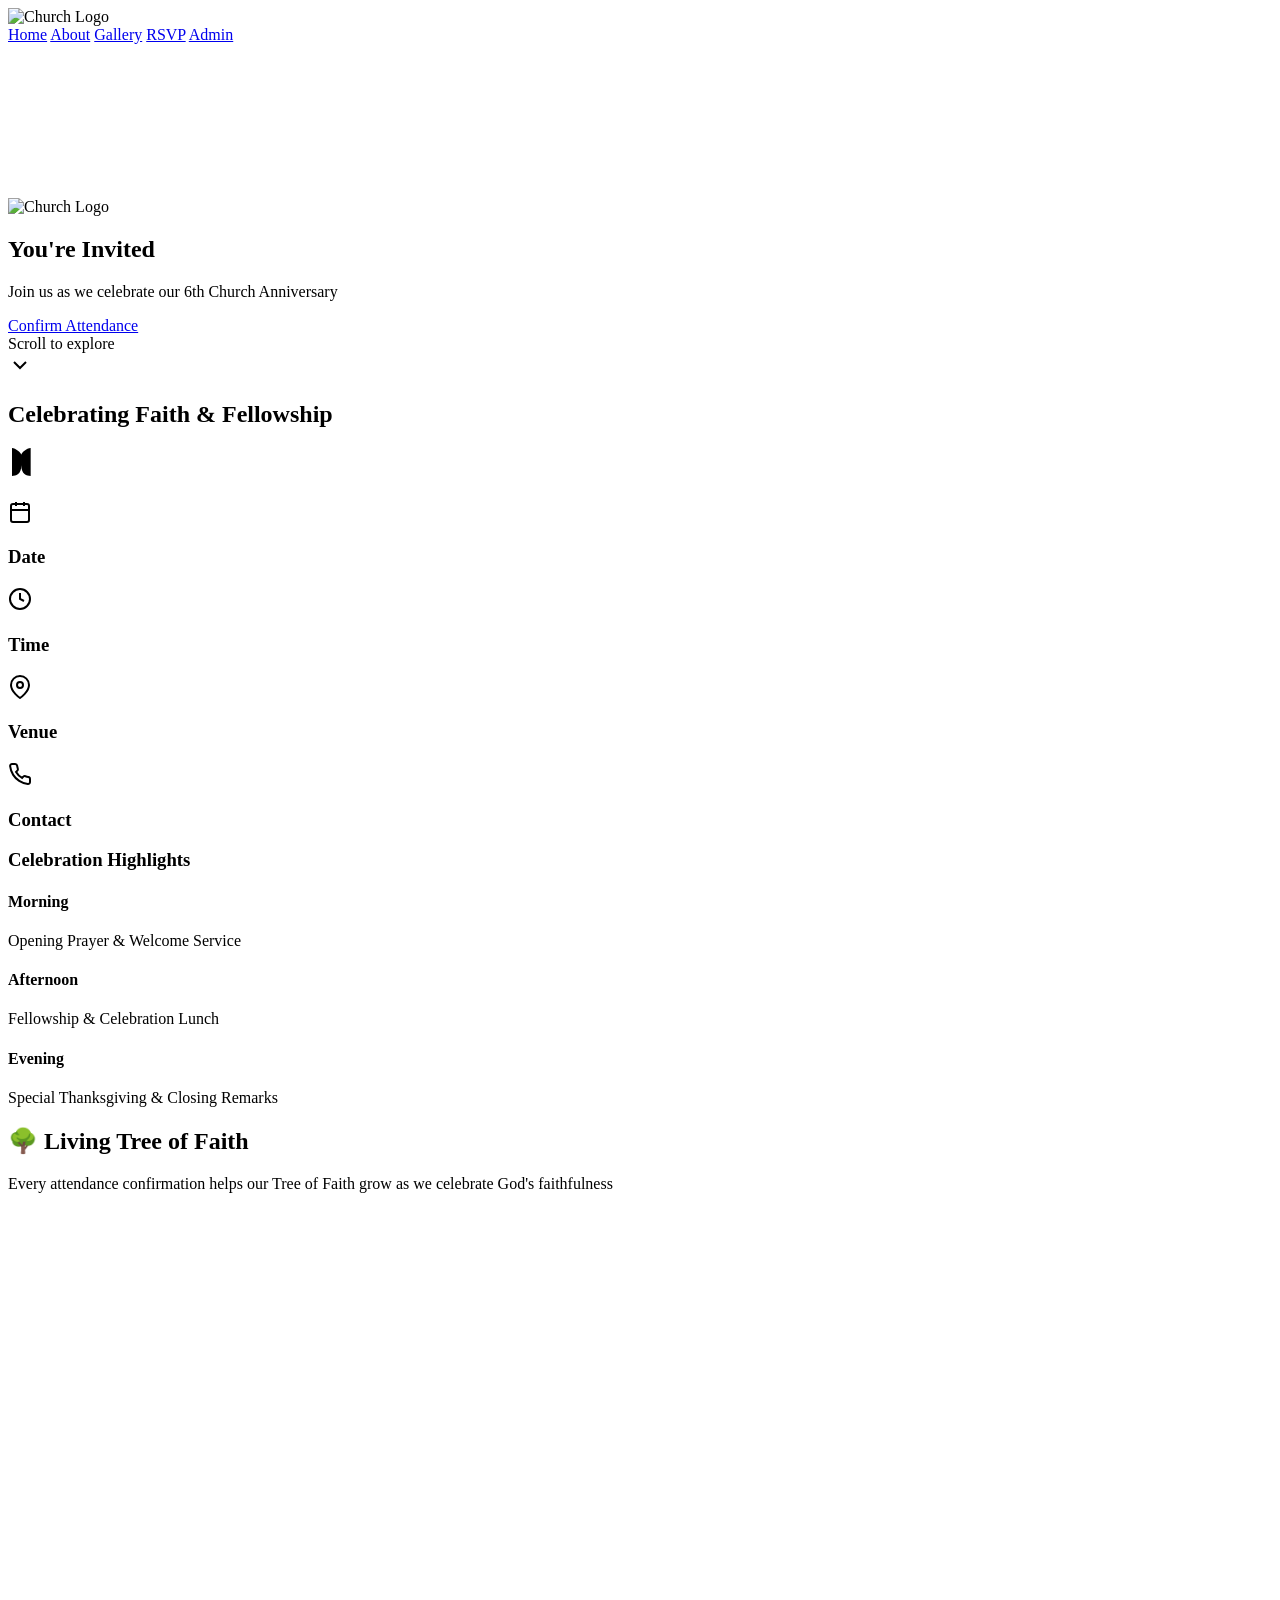
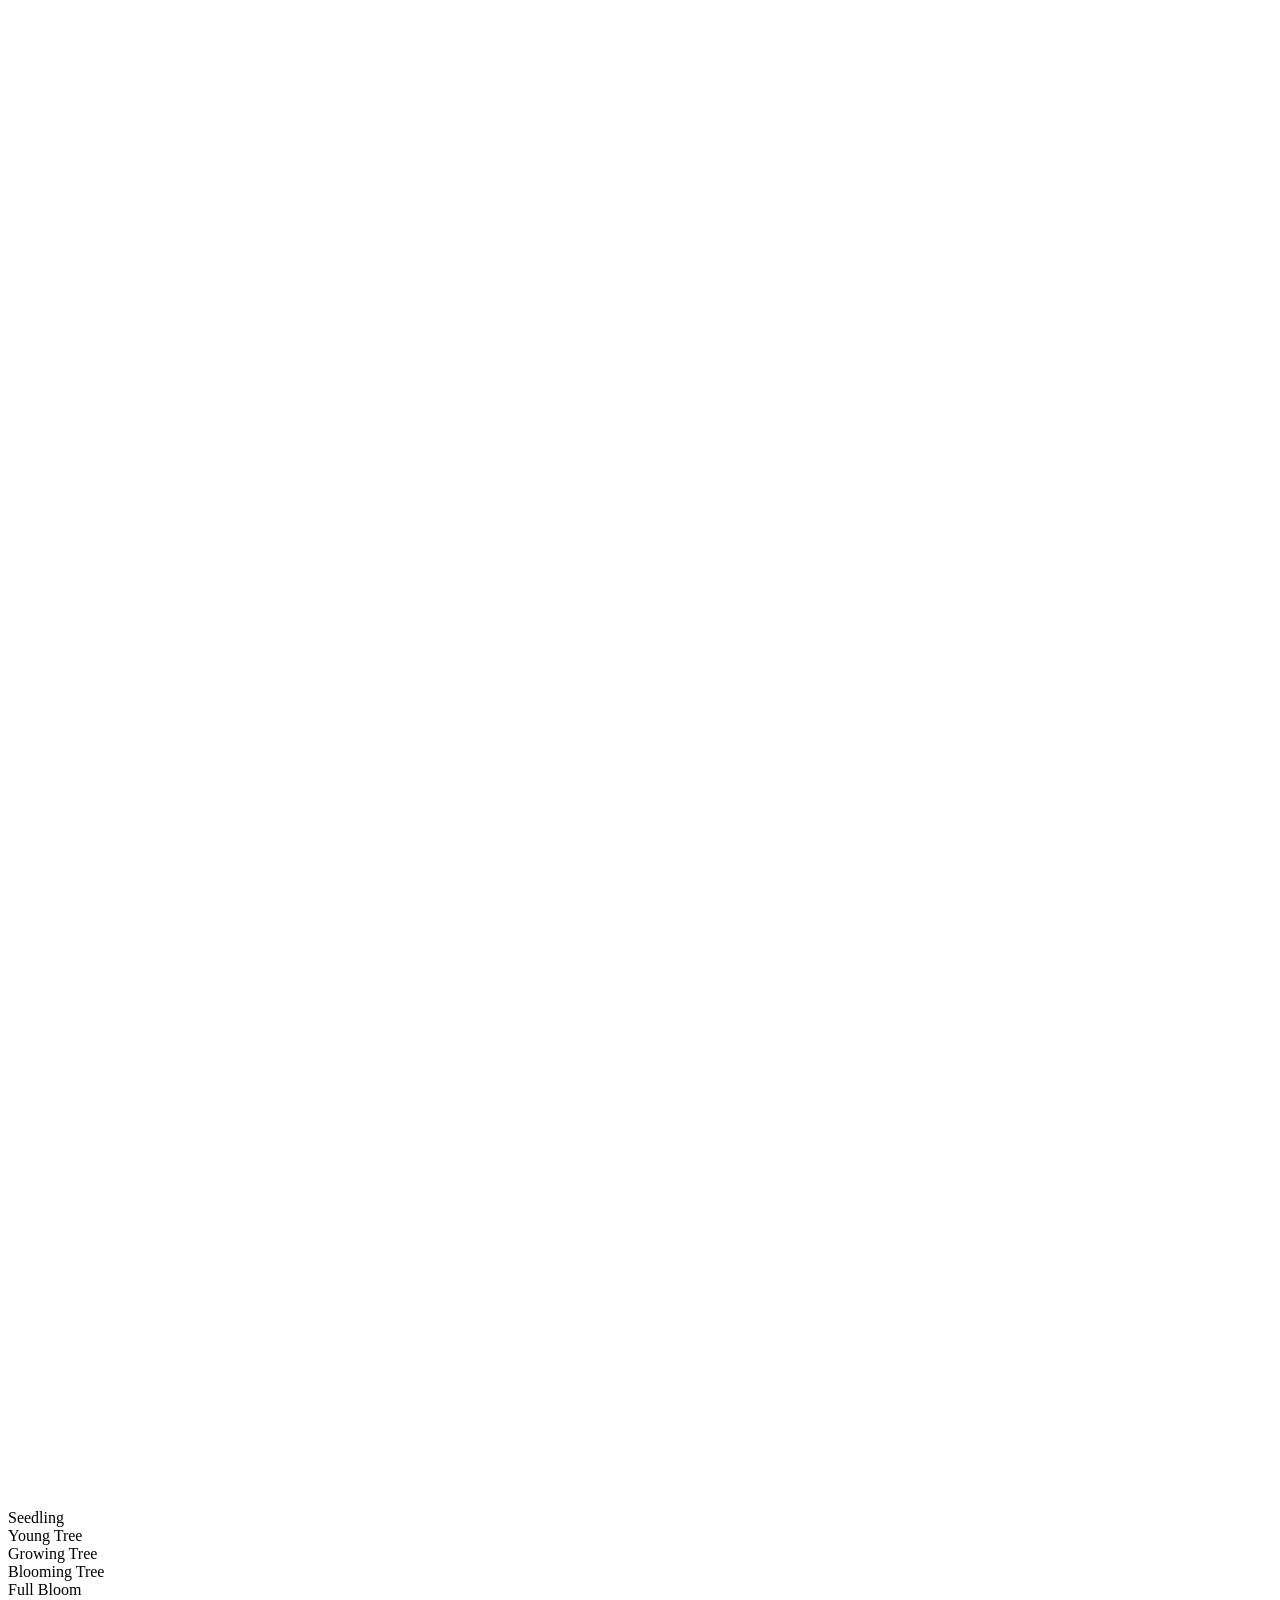
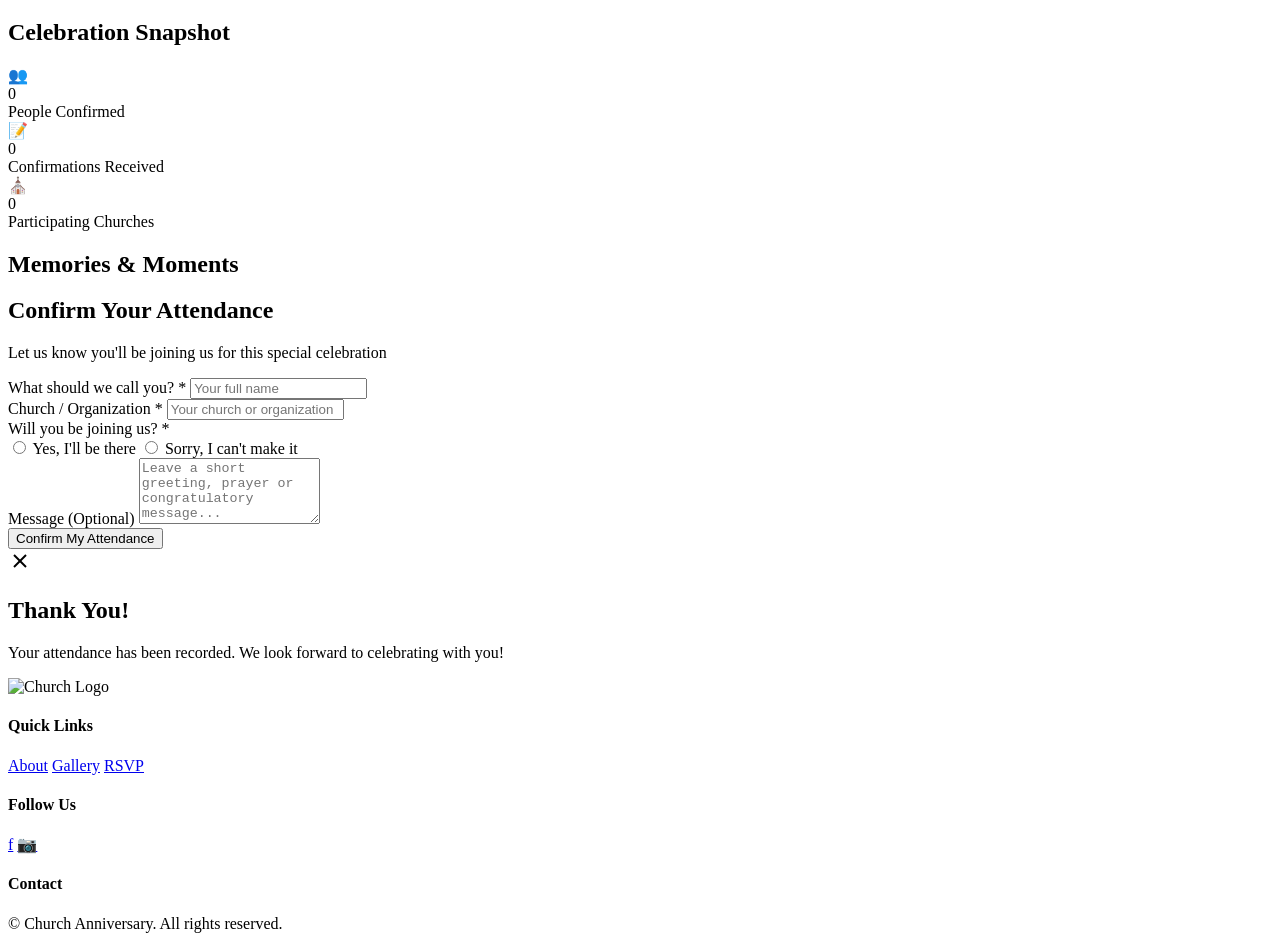
==== index.html @ 973fd2ac "Add files via upload" ====
<!DOCTYPE html>
<html lang="en">
<head>
    <meta charset="UTF-8">
    <meta name="viewport" content="width=device-width, initial-scale=1.0">
    <meta name="description" content="Join us as we celebrate our 6th Church Anniversary - A premium digital invitation and attendance confirmation experience.">
    <meta name="theme-color" content="#d4a652">
    
    <!-- Open Graph -->
    <meta property="og:title" content="6th Church Anniversary Celebration">
    <meta property="og:description" content="You're invited to celebrate our 6th Church Anniversary. Confirm your attendance and be part of our special day.">
    <meta property="og:type" content="website">
    <meta property="og:url" content="https://anniversary.church.com">
    <meta property="og:image" content="/assets/og-image.jpg">
    
    <!-- Fonts -->
    <link rel="preconnect" href="https://fonts.googleapis.com">
    <link rel="preconnect" href="https://fonts.gstatic.com" crossorigin>
    <link href="https://fonts.googleapis.com/css2?family=Playfair+Display:wght@400;500;600;700&family=Inter:wght@300;400;500;600;700&display=swap" rel="stylesheet">
    
    <!-- Styles -->
    <link rel="stylesheet" href="styles/main.css">
    
    <title>6th Church Anniversary - You're Invited</title>
</head>
<body>
    <!-- Navigation -->
    <nav class="navbar">
        <div class="container">
            <div class="navbar-content">
                <div class="logo">
                    <img src="/assets/logo/logo.png" alt="Church Logo" class="logo-img">
                </div>
                <div class="nav-links">
                    <a href="#hero" class="nav-link">Home</a>
                    <a href="#about" class="nav-link">About</a>
                    <a href="#gallery" class="nav-link">Gallery</a>
                    <a href="#confirmation" class="nav-link">RSVP</a>
                    <a href="/admin" class="nav-link nav-link-admin">Admin</a>
                </div>
            </div>
        </div>
    </nav>

    <!-- Hero Section -->
    <section id="hero" class="hero">
        <div class="hero-background">
            <canvas id="particleCanvas"></canvas>
        </div>
        <div class="hero-overlay"></div>
        <div class="container">
            <div class="hero-content">
                <div class="hero-logo fade-up" style="animation-delay: 0.1s">
                    <img src="/assets/logo/logo.png" alt="Church Logo" class="hero-logo-img">
                </div>
                <h1 class="hero-title fade-up" style="animation-delay: 0.2s">
                    You're Invited
                </h1>
                <p class="hero-subtitle fade-up" style="animation-delay: 0.3s">
                    Join us as we celebrate our 6th Church Anniversary
                </p>
                <div class="hero-cta fade-up" style="animation-delay: 0.4s">
                    <a href="#confirmation" class="btn btn-primary btn-lg">
                        Confirm Attendance
                    </a>
                </div>
                <div class="scroll-indicator fade-up" style="animation-delay: 0.5s">
                    <span>Scroll to explore</span>
                    <div class="scroll-arrow">
                        <svg width="24" height="24" viewBox="0 0 24 24" fill="none" stroke="currentColor" stroke-width="2">
                            <polyline points="6 9 12 15 18 9"></polyline>
                        </svg>
                    </div>
                </div>
            </div>
        </div>
    </section>

    <!-- About Section -->
    <section id="about" class="about">
        <div class="container">
            <div class="section-header fade-up">
                <h2 class="section-title">Celebrating Faith & Fellowship</h2>
            </div>
            
            <!-- Theme Card -->
            <div class="theme-card fade-up" style="animation-delay: 0.1s">
                <div class="theme-quote">
                    <svg width="32" height="32" viewBox="0 0 24 24" fill="currentColor" class="quote-icon">
                        <path d="M3 21c3 0 7-1 7-8V5c0-1.25-4.4-5-7-5m14 0c-3 0-7 3.75-7 5v8c0 7 4 8 7 8z"></path>
                    </svg>
                    <p class="bible-verse" id="bibleVerse"></p>
                </div>
            </div>

            <!-- Event Details Grid -->
            <div class="event-details-grid">
                <div class="detail-card fade-up" style="animation-delay: 0.2s">
                    <div class="detail-icon">
                        <svg width="24" height="24" viewBox="0 0 24 24" fill="none" stroke="currentColor" stroke-width="2">
                            <rect x="3" y="4" width="18" height="18" rx="2"></rect>
                            <path d="M16 2v4M8 2v4M3 10h18"></path>
                        </svg>
                    </div>
                    <div>
                        <h3 class="detail-label">Date</h3>
                        <p class="detail-value" id="eventDate"></p>
                    </div>
                </div>

                <div class="detail-card fade-up" style="animation-delay: 0.3s">
                    <div class="detail-icon">
                        <svg width="24" height="24" viewBox="0 0 24 24" fill="none" stroke="currentColor" stroke-width="2">
                            <circle cx="12" cy="12" r="10"></circle>
                            <polyline points="12 6 12 12 16 14"></polyline>
                        </svg>
                    </div>
                    <div>
                        <h3 class="detail-label">Time</h3>
                        <p class="detail-value" id="eventTime"></p>
                    </div>
                </div>

                <div class="detail-card fade-up" style="animation-delay: 0.4s">
                    <div class="detail-icon">
                        <svg width="24" height="24" viewBox="0 0 24 24" fill="none" stroke="currentColor" stroke-width="2">
                            <path d="M21 10c0 7-9 13-9 13s-9-6-9-13a9 9 0 0 1 18 0z"></path>
                            <circle cx="12" cy="10" r="3"></circle>
                        </svg>
                    </div>
                    <div>
                        <h3 class="detail-label">Venue</h3>
                        <p class="detail-value" id="eventVenue"></p>
                    </div>
                </div>

                <div class="detail-card fade-up" style="animation-delay: 0.5s">
                    <div class="detail-icon">
                        <svg width="24" height="24" viewBox="0 0 24 24" fill="none" stroke="currentColor" stroke-width="2">
                            <path d="M22 16.92v3a2 2 0 0 1-2.18 2 19.79 19.79 0 0 1-8.63-3.07 19.5 19.5 0 0 1-6-6 19.79 19.79 0 0 1-3.07-8.67A2 2 0 0 1 4.11 2h3a2 2 0 0 1 2 1.72 12.84 12.84 0 0 0 .7 2.81 2 2 0 0 1-.45 2.11L8.09 9.91a16 16 0 0 0 6 6l1.27-1.27a2 2 0 0 1 2.11-.45 12.84 12.84 0 0 0 2.81.7A2 2 0 0 1 22 16.92z"></path>
                        </svg>
                    </div>
                    <div>
                        <h3 class="detail-label">Contact</h3>
                        <p class="detail-value" id="eventContact"></p>
                    </div>
                </div>
            </div>

            <!-- Program Highlights Timeline -->
            <div class="program-section fade-up">
                <h3 class="program-title">Celebration Highlights</h3>
                <div class="timeline">
                    <div class="timeline-item">
                        <div class="timeline-marker">
                            <div class="timeline-dot"></div>
                        </div>
                        <div class="timeline-content">
                            <h4 class="timeline-time">Morning</h4>
                            <p class="timeline-description">Opening Prayer & Welcome Service</p>
                        </div>
                    </div>

                    <div class="timeline-item">
                        <div class="timeline-marker">
                            <div class="timeline-dot"></div>
                        </div>
                        <div class="timeline-content">
                            <h4 class="timeline-time">Afternoon</h4>
                            <p class="timeline-description">Fellowship & Celebration Lunch</p>
                        </div>
                    </div>

                    <div class="timeline-item">
                        <div class="timeline-marker">
                            <div class="timeline-dot"></div>
                        </div>
                        <div class="timeline-content">
                            <h4 class="timeline-time">Evening</h4>
                            <p class="timeline-description">Special Thanksgiving & Closing Remarks</p>
                        </div>
                    </div>
                </div>
            </div>
        </div>
    </section>

    <!-- Living Tree of Faith Section -->
    <section id="tree" class="tree-section">
        <div class="container">
            <div class="section-header fade-up">
                <h2 class="section-title">🌳 Living Tree of Faith</h2>
                <p class="section-subtitle">Every attendance confirmation helps our Tree of Faith grow as we celebrate God's faithfulness</p>
            </div>
            
            <div class="tree-container fade-up">
                <div class="tree-visualization">
                    <svg id="treeSvg" class="tree-svg" viewBox="0 0 200 300" preserveAspectRatio="xMidYMid meet">
                        <!-- Tree components will be generated by JavaScript -->
                    </svg>
                </div>
                <div class="tree-legend">
                    <div class="legend-stage">
                        <span class="stage-indicator stage-0"></span>
                        <span>Seedling</span>
                    </div>
                    <div class="legend-stage">
                        <span class="stage-indicator stage-1"></span>
                        <span>Young Tree</span>
                    </div>
                    <div class="legend-stage">
                        <span class="stage-indicator stage-2"></span>
                        <span>Growing Tree</span>
                    </div>
                    <div class="legend-stage">
                        <span class="stage-indicator stage-3"></span>
                        <span>Blooming Tree</span>
                    </div>
                    <div class="legend-stage">
                        <span class="stage-indicator stage-4"></span>
                        <span>Full Bloom</span>
                    </div>
                </div>
            </div>
        </div>
    </section>

    <!-- Celebration Snapshot Section -->
    <section id="snapshot" class="snapshot-section">
        <div class="container">
            <div class="section-header fade-up">
                <h2 class="section-title">Celebration Snapshot</h2>
            </div>
            
            <div class="stats-grid">
                <div class="stat-card fade-up" style="animation-delay: 0.1s">
                    <div class="stat-icon">👥</div>
                    <div class="stat-number" data-target="0" id="statPeopleConfirmed">0</div>
                    <div class="stat-label">People Confirmed</div>
                </div>

                <div class="stat-card fade-up" style="animation-delay: 0.2s">
                    <div class="stat-icon">📝</div>
                    <div class="stat-number" data-target="0" id="statConfirmations">0</div>
                    <div class="stat-label">Confirmations Received</div>
                </div>

                <div class="stat-card fade-up" style="animation-delay: 0.3s">
                    <div class="stat-icon">⛪</div>
                    <div class="stat-number" data-target="0" id="statChurches">0</div>
                    <div class="stat-label">Participating Churches</div>
                </div>
            </div>
        </div>
    </section>

    <!-- Gallery Section -->
    <section id="gallery" class="gallery-section">
        <div class="container">
            <div class="section-header fade-up">
                <h2 class="section-title">Memories & Moments</h2>
            </div>
            
            <div class="gallery-grid" id="galleryGrid">
                <!-- Gallery items will be populated by JavaScript -->
            </div>
        </div>
    </section>

    <!-- Attendance Confirmation Section -->
    <section id="confirmation" class="confirmation-section">
        <div class="container">
            <div class="section-header fade-up">
                <h2 class="section-title">Confirm Your Attendance</h2>
                <p class="section-subtitle">Let us know you'll be joining us for this special celebration</p>
            </div>
            
            <div class="form-container fade-up">
                <form id="rsvpForm" class="rsvp-form">
                    <div class="form-group">
                        <label for="name" class="form-label">What should we call you? *</label>
                        <input 
                            type="text" 
                            id="name" 
                            name="name" 
                            class="form-input" 
                            placeholder="Your full name"
                            required
                        >
                        <span class="error-message" id="nameError"></span>
                    </div>

                    <div class="form-group">
                        <label for="church" class="form-label">Church / Organization *</label>
                        <input 
                            type="text" 
                            id="church" 
                            name="church" 
                            class="form-input" 
                            placeholder="Your church or organization"
                            required
                        >
                        <span class="error-message" id="churchError"></span>
                    </div>

                    <div class="form-group">
                        <label for="attendance" class="form-label">Will you be joining us? *</label>
                        <div class="radio-group">
                            <label class="radio-label">
                                <input type="radio" name="attendance" value="yes" required>
                                <span class="radio-text">Yes, I'll be there</span>
                            </label>
                            <label class="radio-label">
                                <input type="radio" name="attendance" value="no" required>
                                <span class="radio-text">Sorry, I can't make it</span>
                            </label>
                        </div>
                        <span class="error-message" id="attendanceError"></span>
                    </div>

                    <div class="form-group" id="peopleGroup" style="display: none;">
                        <label for="numberOfPeople" class="form-label">Number of People *</label>
                        <input 
                            type="number" 
                            id="numberOfPeople" 
                            name="numberOfPeople" 
                            class="form-input" 
                            placeholder="How many people will attend?"
                            min="1"
                            max="50"
                        >
                        <span class="error-message" id="peopleError"></span>
                    </div>

                    <div class="form-group">
                        <label for="message" class="form-label">Message (Optional)</label>
                        <textarea 
                            id="message" 
                            name="message" 
                            class="form-textarea" 
                            placeholder="Leave a short greeting, prayer or congratulatory message..."
                            rows="4"
                        ></textarea>
                    </div>

                    <button type="submit" class="btn btn-primary btn-lg btn-submit">
                        <span class="btn-text">Confirm My Attendance</span>
                        <span class="btn-loader" style="display: none;">
                            <svg class="spinner" viewBox="0 0 50 50">
                                <circle cx="25" cy="25" r="20" fill="none" stroke-width="3"></circle>
                            </svg>
                        </span>
                    </button>
                </form>
            </div>
        </div>
    </section>

    <!-- Success Modal -->
    <div id="successModal" class="modal">
        <div class="modal-content modal-success">
            <div class="modal-close" onclick="closeModal()">
                <svg width="24" height="24" viewBox="0 0 24 24" fill="none" stroke="currentColor" stroke-width="2">
                    <line x1="18" y1="6" x2="6" y2="18"></line>
                    <line x1="6" y1="6" x2="18" y2="18"></line>
                </svg>
            </div>
            
            <div class="success-animation">
                <div class="checkmark-circle">
                    <div class="checkmark"></div>
                </div>
            </div>
            
            <h2 class="modal-title">Thank You!</h2>
            <p class="modal-message">
                Your attendance has been recorded. We look forward to celebrating with you!
            </p>
            
            <div class="confetti" id="confetti"></div>
        </div>
    </div>

    <!-- Footer -->
    <footer class="footer">
        <div class="container">
            <div class="footer-content">
                <div class="footer-section">
                    <img src="/assets/logo/logo.png" alt="Church Logo" class="footer-logo">
                </div>
                
                <div class="footer-section">
                    <h4 class="footer-title">Quick Links</h4>
                    <div class="footer-links">
                        <a href="#about">About</a>
                        <a href="#gallery">Gallery</a>
                        <a href="#confirmation">RSVP</a>
                    </div>
                </div>
                
                <div class="footer-section">
                    <h4 class="footer-title">Follow Us</h4>
                    <div class="social-links">
                        <a href="#" class="social-link" title="Facebook">f</a>
                        <a href="#" class="social-link" title="Instagram">📷</a>
                    </div>
                </div>
                
                <div class="footer-section">
                    <h4 class="footer-title">Contact</h4>
                    <p class="footer-contact" id="footerContact"></p>
                </div>
            </div>
            
            <div class="footer-bottom">
                <p>&copy; <span id="yearCopy"></span> Church Anniversary. All rights reserved.</p>
            </div>
        </div>
    </footer>

    <!-- Scripts -->
    <script src="js/config.js"></script>
    <script src="js/particles.js"></script>
    <script src="js/tree.js"></script>
    <script src="js/animations.js"></script>
    <script src="js/form.js"></script>
    <script src="js/stats.js"></script>
    <script src="js/main.js"></script>
</body>
</html>
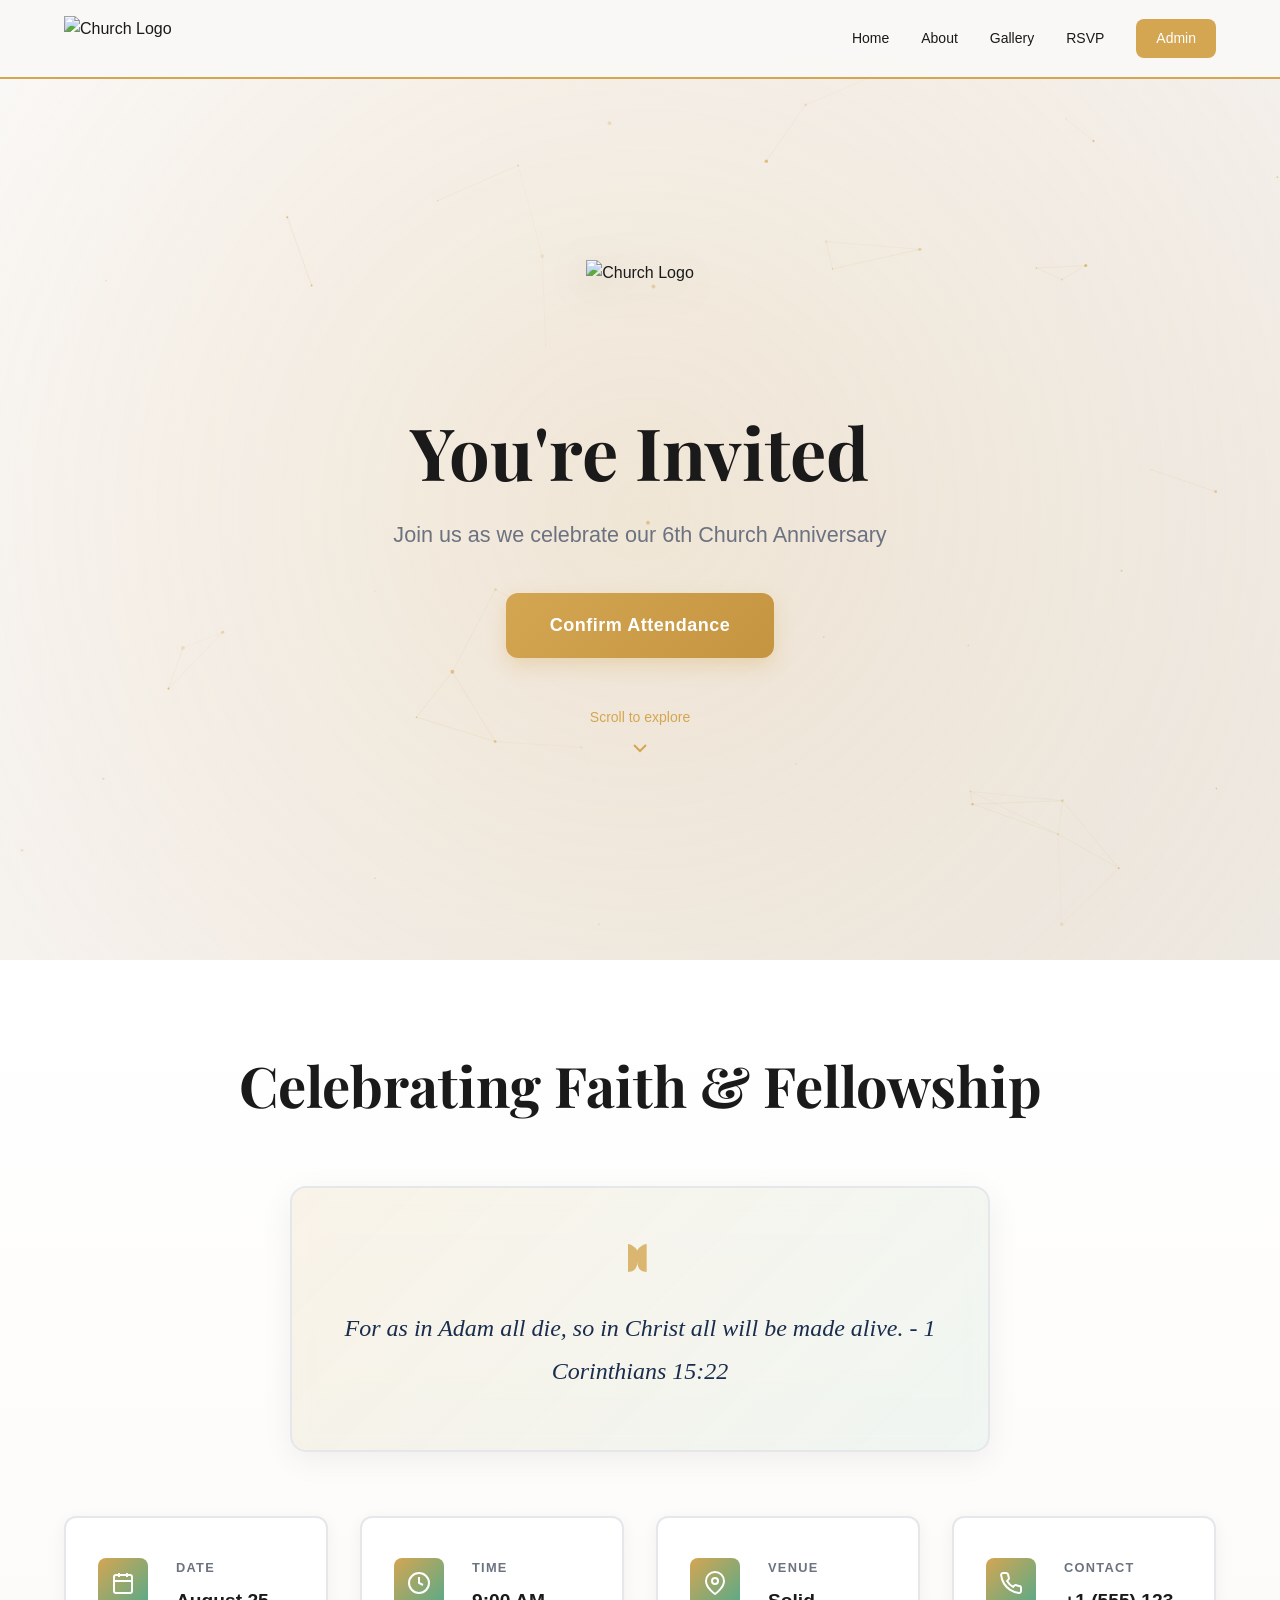
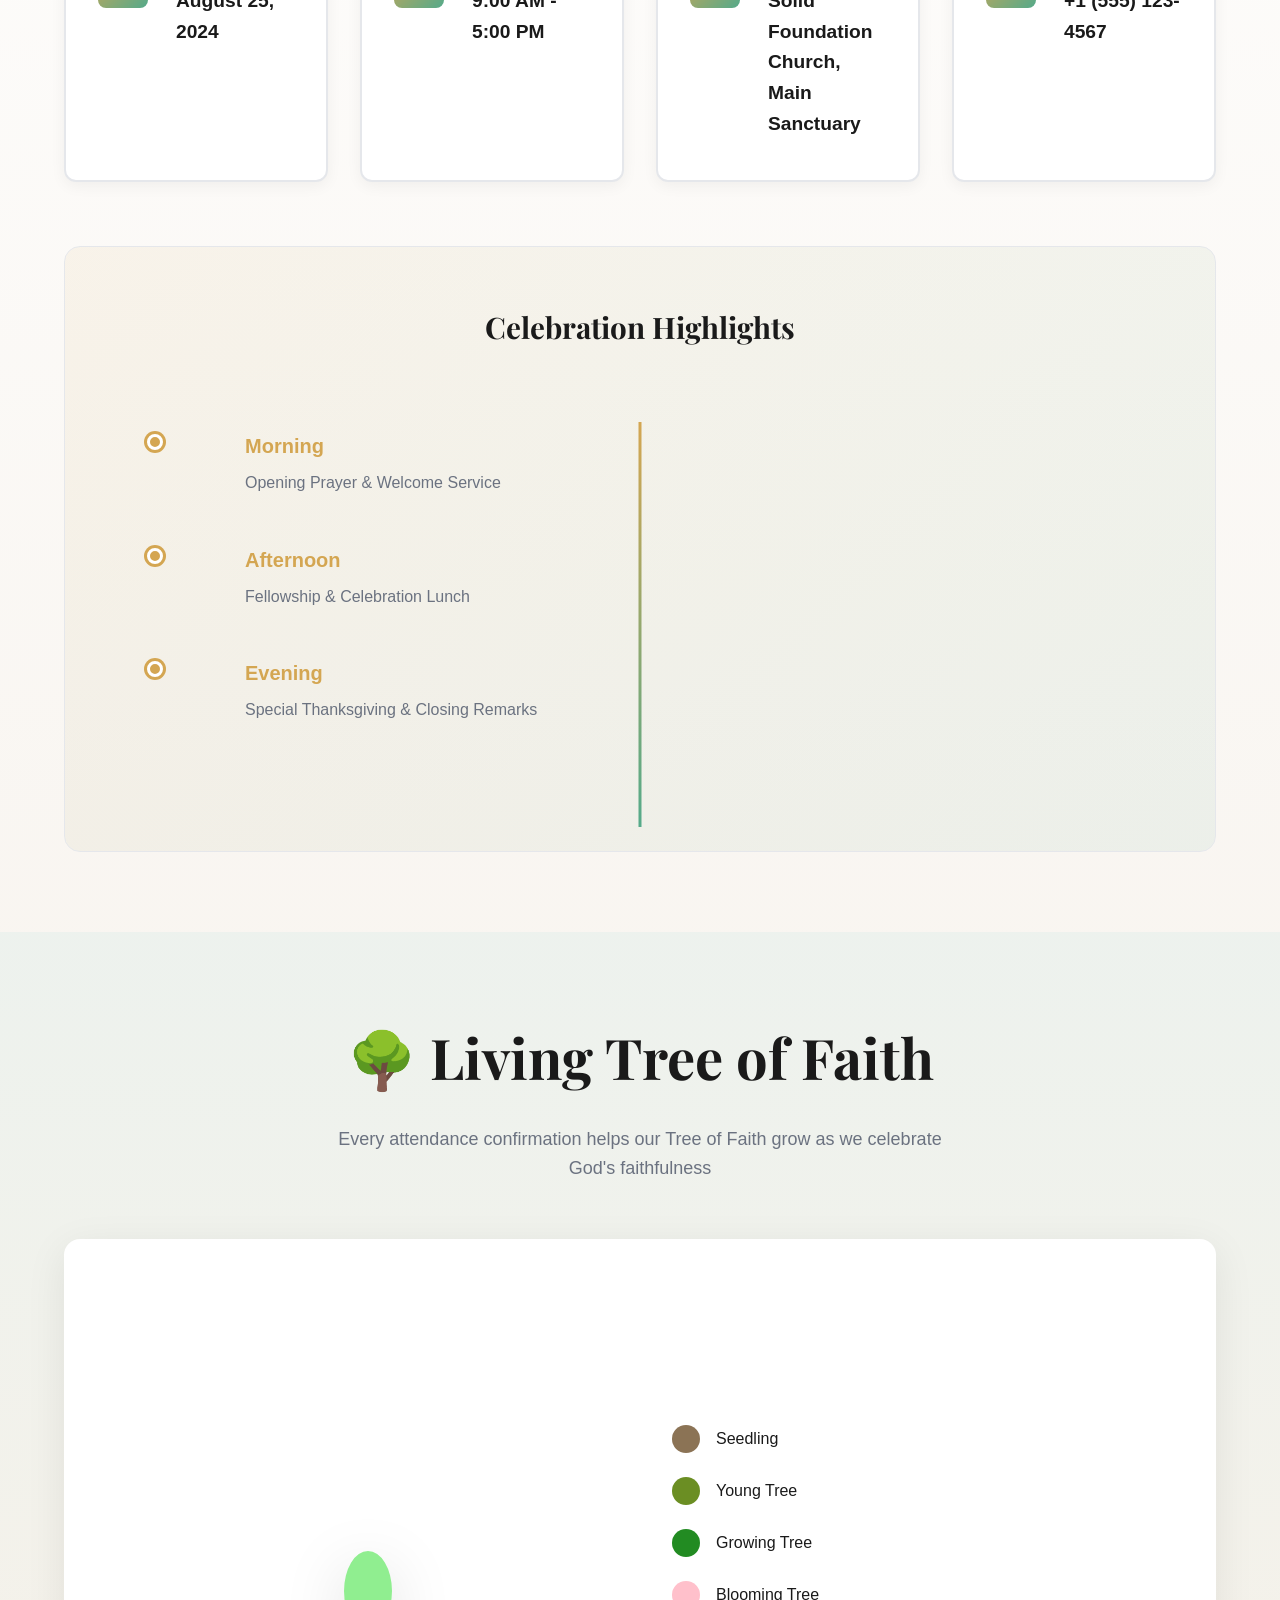
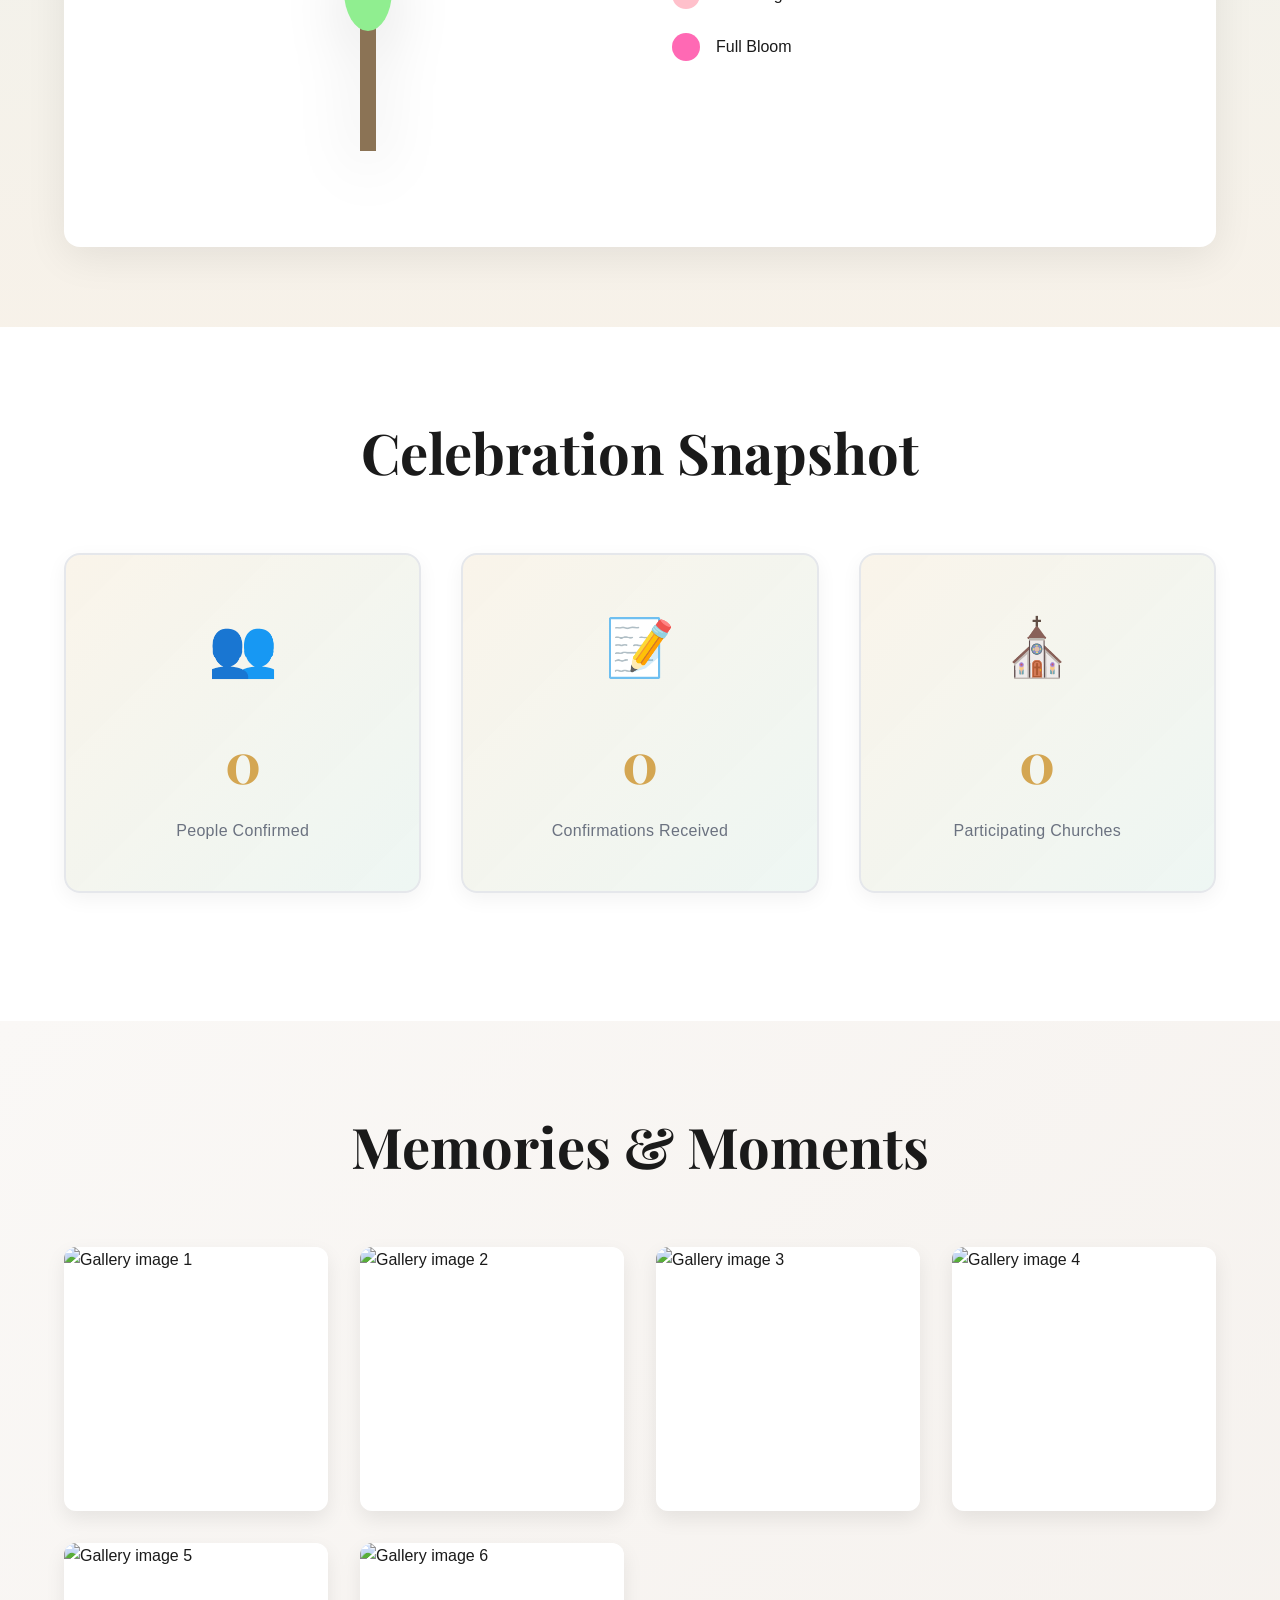
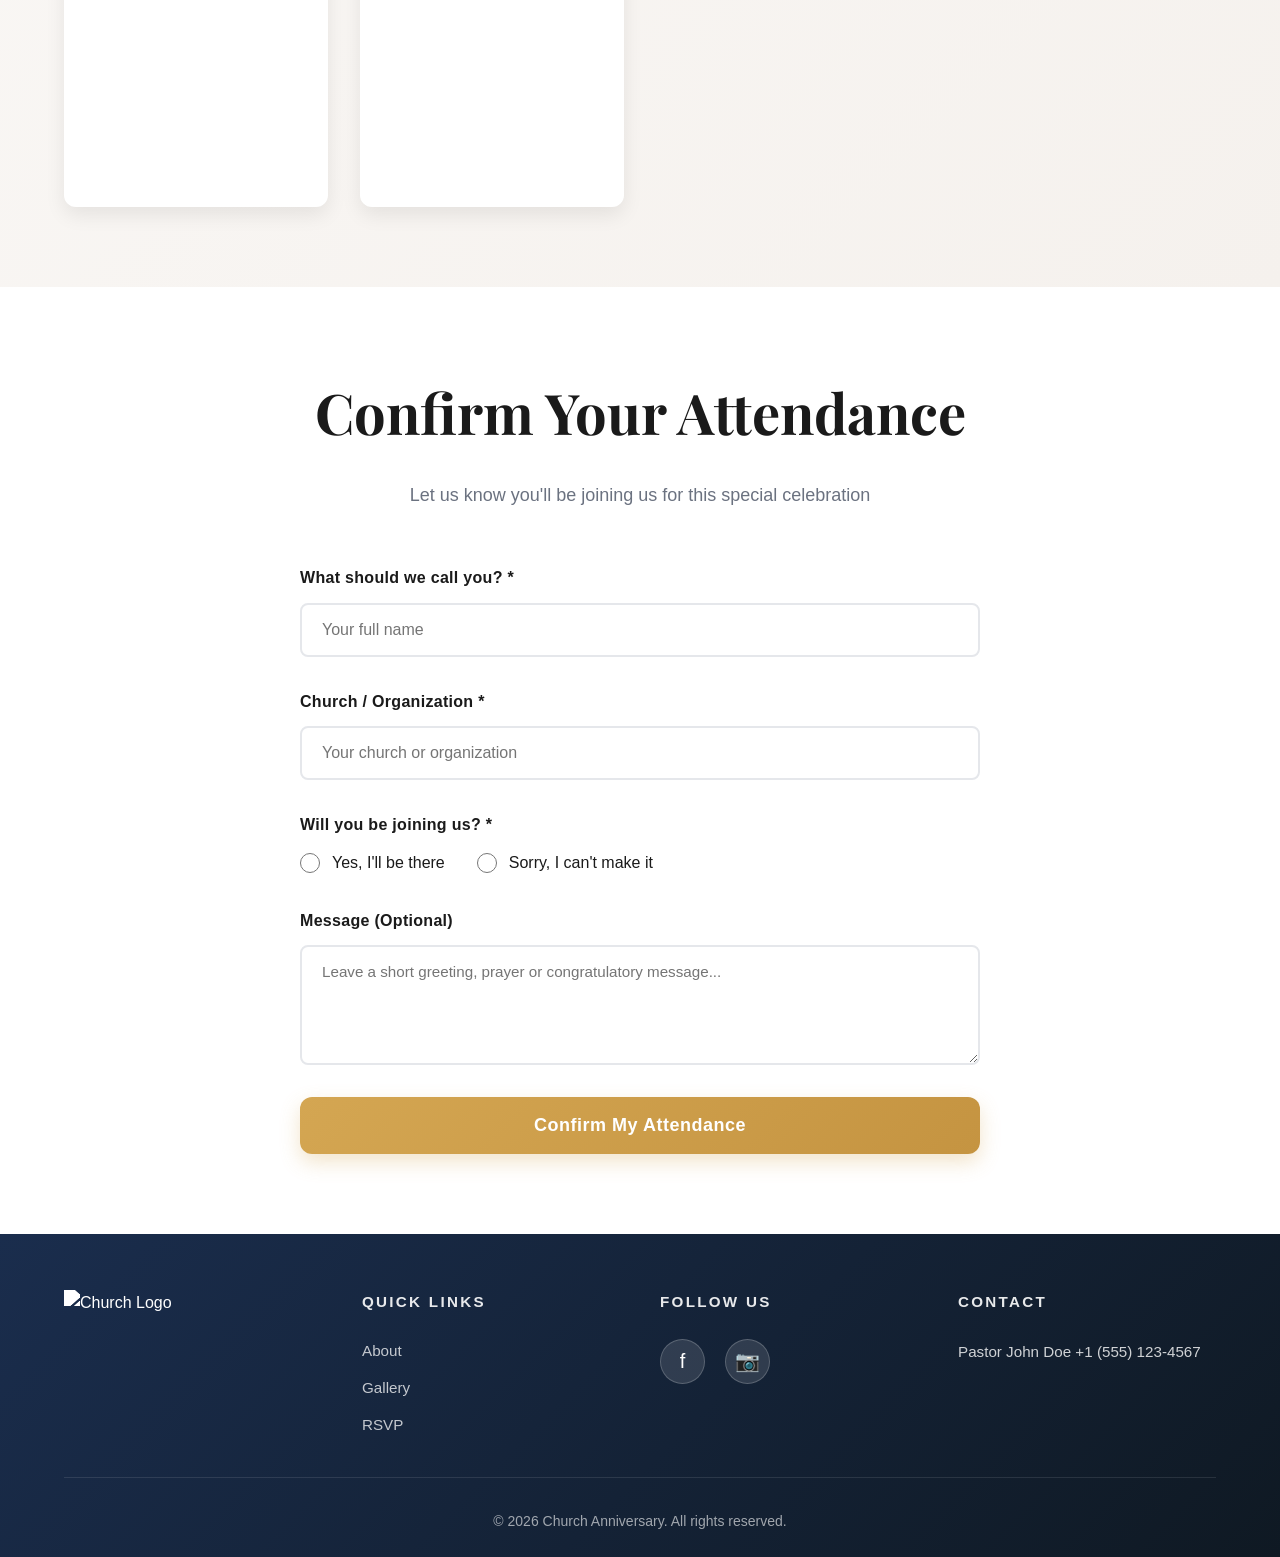
==== commit 37a5be66: "Add files via upload" ====
--- a/index.html
+++ b/index.html
@@ -44,7 +44,26 @@
 
     <!-- Hero Section -->
     <section id="hero" class="hero">
+        <!-- 
+            HERO BACKGROUND IMAGE SUPPORT
+            Optional: Add custom hero-bg.jpg to /assets/hero-bg/ folder
+            Leave empty to use animated gradient (recommended)
+            See: /assets/hero-bg/README.md for specifications
+        -->
         <div class="hero-background">
+            <!-- Floating Orbs -->
+            <div class="hero-orb hero-orb-1"></div>
+            <div class="hero-orb hero-orb-2"></div>
+            <div class="hero-orb hero-orb-3"></div>
+            
+            <!-- Light Rays -->
+            <div class="light-ray"></div>
+            <div class="light-ray"></div>
+            <div class="light-ray"></div>
+            <div class="light-ray"></div>
+            <div class="light-ray"></div>
+            
+            <!-- Particle Canvas -->
             <canvas id="particleCanvas"></canvas>
         </div>
         <div class="hero-overlay"></div>
--- a/styles/main.css
+++ b/styles/main.css
@@ -0,0 +1,1205 @@
+/* Root Variables */
+:root {
+  --color-primary: #d4a652;
+  --color-secondary: #1a2d4d;
+  --color-accent: #55aa8a;
+  --color-bg: #faf8f6;
+  --color-text: #1a1a1a;
+  --color-muted: #6b7280;
+  --color-border: #e5e7eb;
+  --color-white: #ffffff;
+  --radius-sm: 0.375rem;
+  --radius-md: 0.5rem;
+  --radius-lg: 0.75rem;
+  --radius-xl: 1rem;
+  --shadow-sm: 0 1px 2px 0 rgb(0 0 0 / 0.05);
+  --shadow-md: 0 4px 6px -1px rgb(0 0 0 / 0.1);
+  --shadow-lg: 0 10px 15px -3px rgb(0 0 0 / 0.1);
+  --shadow-glass: 0 8px 32px 0 rgba(31, 38, 135, 0.37);
+  --transition: all 0.3s cubic-bezier(0.4, 0, 0.2, 1);
+}
+
+/* Global Styles */
+* {
+  margin: 0;
+  padding: 0;
+  box-sizing: border-box;
+}
+
+html {
+  scroll-behavior: smooth;
+}
+
+body {
+  font-family: "Inter", -apple-system, BlinkMacSystemFont, "Segoe UI", sans-serif;
+  background-color: var(--color-bg);
+  color: var(--color-text);
+  line-height: 1.6;
+  overflow-x: hidden;
+}
+
+.container {
+  max-width: 1200px;
+  margin: 0 auto;
+  padding: 0 1.5rem;
+}
+
+/* Animations - Enhanced with Continuous Motion */
+@keyframes fadeIn {
+  from { opacity: 0; }
+  to { opacity: 1; }
+}
+
+@keyframes fadeUp {
+  from {
+    opacity: 0;
+    transform: translateY(30px);
+  }
+  to {
+    opacity: 1;
+    transform: translateY(0);
+  }
+}
+
+@keyframes slideIn {
+  from { transform: translateX(-30px); opacity: 0; }
+  to { transform: translateX(0); opacity: 1; }
+}
+
+@keyframes float {
+  0%, 100% { transform: translateY(0px); }
+  50% { transform: translateY(-15px); }
+}
+
+@keyframes pulse-glow {
+  0%, 100% { box-shadow: 0 0 0 0 rgba(212, 166, 82, 0.7); }
+  50% { box-shadow: 0 0 0 15px rgba(212, 166, 82, 0); }
+}
+
+@keyframes drift {
+  0%, 100% { transform: translateX(0) translateY(0); }
+  25% { transform: translateX(10px) translateY(-8px); }
+  50% { transform: translateX(0) translateY(15px); }
+  75% { transform: translateX(-10px) translateY(-8px); }
+}
+
+@keyframes shimmer {
+  0% { background-position: -2000px 0; }
+  100% { background-position: 2000px 0; }
+}
+
+@keyframes rotate-slow {
+  from { transform: rotate(0deg); }
+  to { transform: rotate(360deg); }
+}
+
+@keyframes bounce-light {
+  0%, 100% { transform: translateY(0); }
+  50% { transform: translateY(-20px); }
+}
+
+@keyframes glow-pulse {
+  0%, 100% { text-shadow: 0 0 5px rgba(212, 166, 82, 0); }
+  50% { text-shadow: 0 0 15px rgba(212, 166, 82, 0.4); }
+}
+
+@keyframes scale-pulse {
+  0%, 100% { transform: scale(1); }
+  50% { transform: scale(1.05); }
+}
+
+@keyframes slide-up {
+  from { transform: translateY(100px); opacity: 0; }
+  to { transform: translateY(0); opacity: 1; }
+}
+
+@keyframes continuous-float {
+  0%, 100% { transform: translateY(0) rotateX(0deg); }
+  33% { transform: translateY(-25px) rotateX(5deg); }
+  66% { transform: translateY(10px) rotateX(-5deg); }
+}
+
+@keyframes sway {
+  0%, 100% { transform: rotate(-1deg); }
+  50% { transform: rotate(1deg); }
+}
+
+@keyframes bounce-infinite {
+  0%, 100% { transform: translateY(0); }
+  25% { transform: translateY(-8px); }
+  50% { transform: translateY(0); }
+  75% { transform: translateY(-4px); }
+}
+
+.fade-up {
+  animation: fadeUp 0.6s ease-out forwards;
+  opacity: 0;
+}
+
+.fade-in {
+  animation: fadeIn 0.5s ease-in-out forwards;
+}
+
+.slide-in {
+  animation: slideIn 0.5s ease-out forwards;
+}
+
+
+/* Navbar - Enhanced */
+.navbar {
+  position: fixed;
+  top: 0;
+  left: 0;
+  right: 0;
+  z-index: 1000;
+  background: rgba(250, 248, 246, 0.95);
+  backdrop-filter: blur(12px);
+  border-bottom: 2px solid var(--color-primary);
+  box-shadow: 0 4px 20px rgba(0,0,0,0.05);
+}
+
+.navbar-content {
+  display: flex;
+  justify-content: space-between;
+  align-items: center;
+  padding: 1rem 0;
+}
+
+.logo {
+  display: flex;
+  align-items: center;
+}
+
+.logo-img {
+  height: 45px;
+  width: auto;
+  animation: bounce-light 3s ease-in-out infinite;
+}
+
+.nav-links {
+  display: flex;
+  gap: 2rem;
+  align-items: center;
+}
+
+.nav-link {
+  font-size: 0.875rem;
+  font-weight: 500;
+  color: var(--color-text);
+  text-decoration: none;
+  transition: all 0.3s ease;
+  position: relative;
+}
+
+.nav-link::after {
+  content: '';
+  position: absolute;
+  bottom: -5px;
+  left: 0;
+  width: 0;
+  height: 2px;
+  background: var(--color-primary);
+  transition: width 0.3s ease;
+}
+
+.nav-link:hover::after {
+  width: 100%;
+}
+
+.nav-link:hover {
+  color: var(--color-primary);
+}
+
+.nav-link-admin {
+  background: var(--color-primary);
+  color: white;
+  padding: 0.5rem 1.25rem;
+  border-radius: var(--radius-md);
+  animation: scale-pulse 2s ease-in-out infinite;
+}
+
+.nav-link-admin:hover {
+  opacity: 0.9;
+  transform: scale(1.05);
+}
+
+/* Hero Section - Enhanced */
+.hero {
+  position: relative;
+  min-height: 100vh;
+  display: flex;
+  align-items: center;
+  justify-content: center;
+  overflow: hidden;
+  margin-top: 60px;
+  background: linear-gradient(135deg, #faf8f6 0%, #f5f1ed 50%, #ede8e1 100%);
+}
+
+.hero-background {
+  position: absolute;
+  top: 0;
+  left: 0;
+  right: 0;
+  bottom: 0;
+  z-index: 0;
+}
+
+#particleCanvas {
+  display: block;
+  width: 100%;
+  height: 100%;
+}
+
+.hero-overlay {
+  position: absolute;
+  top: 0;
+  left: 0;
+  right: 0;
+  bottom: 0;
+  background: radial-gradient(circle at center, rgba(212, 166, 82, 0.15) 0%, transparent 100%);
+  z-index: 1;
+}
+
+.hero-content {
+  position: relative;
+  z-index: 2;
+  text-align: center;
+  max-width: 700px;
+  padding: 2rem;
+}
+
+.hero-logo {
+  margin-bottom: 3rem;
+  display: flex;
+  justify-content: center;
+  animation: continuous-float 4s ease-in-out infinite;
+}
+
+.hero-logo-img {
+  height: 100px;
+  width: auto;
+  filter: drop-shadow(0 8px 20px rgba(0, 0, 0, 0.15));
+  animation: bounce-light 3s ease-in-out infinite;
+}
+
+.hero-title {
+  font-family: "Playfair Display", serif;
+  font-size: clamp(2.5rem, 8vw, 4.5rem);
+  font-weight: 700;
+  color: var(--color-text);
+  margin-bottom: 1.5rem;
+  line-height: 1.2;
+  animation: fadeUp 0.8s ease-out 0.2s both;
+}
+
+.hero-subtitle {
+  font-size: clamp(1rem, 3vw, 1.35rem);
+  color: var(--color-muted);
+  margin-bottom: 2.5rem;
+  font-weight: 300;
+  animation: fadeUp 0.8s ease-out 0.3s both;
+}
+
+.hero-cta {
+  margin-bottom: 3rem;
+  animation: fadeUp 0.8s ease-out 0.4s both;
+}
+
+.scroll-indicator {
+  display: flex;
+  flex-direction: column;
+  align-items: center;
+  gap: 0.5rem;
+  color: var(--color-primary);
+  font-size: 0.875rem;
+  animation: bounce-infinite 2s ease-in-out infinite;
+}
+
+.scroll-arrow {
+  width: 24px;
+  height: 24px;
+  animation: float 2s ease-in-out infinite;
+}
+
+.scroll-arrow svg {
+  animation: bounce-light 2s ease-in-out infinite;
+}
+
+
+/* Buttons - Enhanced */
+.btn {
+  display: inline-flex;
+  align-items: center;
+  justify-content: center;
+  padding: 0.875rem 1.75rem;
+  font-size: 1rem;
+  font-weight: 600;
+  border: none;
+  border-radius: var(--radius-lg);
+  text-decoration: none;
+  cursor: pointer;
+  transition: all 0.3s cubic-bezier(0.34, 1.56, 0.64, 1);
+  position: relative;
+  overflow: hidden;
+  letter-spacing: 0.5px;
+}
+
+.btn::before {
+  content: '';
+  position: absolute;
+  top: 50%;
+  left: 50%;
+  width: 0;
+  height: 0;
+  background: rgba(255, 255, 255, 0.2);
+  border-radius: 50%;
+  transform: translate(-50%, -50%);
+  transition: width 0.6s, height 0.6s;
+}
+
+.btn:hover::before {
+  width: 400px;
+  height: 400px;
+}
+
+.btn-primary {
+  background: linear-gradient(135deg, var(--color-primary), #c59441);
+  color: white;
+  box-shadow: 0 8px 20px rgba(212, 166, 82, 0.3);
+}
+
+.btn-primary:hover {
+  box-shadow: 0 12px 30px rgba(212, 166, 82, 0.4);
+  transform: translateY(-3px);
+}
+
+.btn-lg {
+  padding: 1.125rem 2.75rem;
+  font-size: 1.125rem;
+}
+
+.btn-submit {
+  width: 100%;
+  position: relative;
+}
+
+.btn-text {
+  display: inline;
+  position: relative;
+  z-index: 1;
+}
+
+.btn-loader {
+  display: inline-block;
+  width: 20px;
+  height: 20px;
+  margin-left: 0.75rem;
+  position: relative;
+  z-index: 1;
+}
+
+.spinner {
+  width: 100%;
+  height: 100%;
+  animation: rotate-slow 1s linear infinite;
+  stroke: white;
+  stroke-width: 3;
+}
+
+@keyframes spin {
+  from { transform: rotate(0deg); }
+  to { transform: rotate(360deg); }
+}
+
+/* Sections */
+section {
+  padding: 5rem 0;
+}
+
+@media (max-width: 768px) {
+  section {
+    padding: 3.5rem 0;
+  }
+}
+
+.section-header {
+  text-align: center;
+  margin-bottom: 3.5rem;
+  animation: fadeUp 0.7s ease-out;
+}
+
+.section-title {
+  font-family: "Playfair Display", serif;
+  font-size: clamp(2rem, 6vw, 3.5rem);
+  font-weight: 700;
+  color: var(--color-text);
+  margin-bottom: 1.5rem;
+  animation: fadeUp 0.7s ease-out 0.1s both;
+}
+
+.section-subtitle {
+  font-size: 1.125rem;
+  color: var(--color-muted);
+  max-width: 650px;
+  margin: 0 auto;
+  animation: fadeUp 0.7s ease-out 0.2s both;
+}
+
+/* About Section */
+.about {
+  background: linear-gradient(180deg, white 0%, rgba(212, 166, 82, 0.03) 100%);
+}
+
+.theme-card {
+  background: linear-gradient(135deg, rgba(212, 166, 82, 0.12), rgba(85, 170, 138, 0.08));
+  border: 2px solid var(--color-border);
+  border-radius: var(--radius-xl);
+  padding: 3.5rem 2.5rem;
+  text-align: center;
+  margin-bottom: 4rem;
+  backdrop-filter: blur(10px);
+  max-width: 700px;
+  margin-left: auto;
+  margin-right: auto;
+  box-shadow: 0 8px 32px rgba(0, 0, 0, 0.06);
+  animation: slideUp 0.8s ease-out;
+  transition: all 0.3s ease;
+}
+
+.theme-card:hover {
+  border-color: var(--color-primary);
+  box-shadow: 0 12px 40px rgba(212, 166, 82, 0.15);
+}
+
+.quote-icon {
+  color: var(--color-primary);
+  margin-bottom: 1.5rem;
+  opacity: 0.8;
+  animation: float 3s ease-in-out infinite;
+}
+
+.bible-verse {
+  font-family: "Playfair Display", serif;
+  font-size: 1.5rem;
+  font-style: italic;
+  color: var(--color-secondary);
+  line-height: 1.8;
+  animation: fadeUp 0.8s ease-out 0.2s both;
+}
+
+/* Event Details Grid */
+.event-details-grid {
+  display: grid;
+  grid-template-columns: repeat(auto-fit, minmax(260px, 1fr));
+  gap: 2rem;
+  margin-bottom: 4rem;
+}
+
+.detail-card {
+  background: white;
+  border: 2px solid var(--color-border);
+  border-radius: var(--radius-lg);
+  padding: 2.5rem 2rem;
+  display: flex;
+  align-items: flex-start;
+  gap: 1.75rem;
+  transition: all 0.4s cubic-bezier(0.34, 1.56, 0.64, 1);
+  box-shadow: 0 4px 15px rgba(0, 0, 0, 0.05);
+  animation: fadeUp 0.8s ease-out both;
+}
+
+.detail-card:nth-child(1) { animation-delay: 0.1s; }
+.detail-card:nth-child(2) { animation-delay: 0.2s; }
+.detail-card:nth-child(3) { animation-delay: 0.3s; }
+.detail-card:nth-child(4) { animation-delay: 0.4s; }
+
+.detail-card:hover {
+  box-shadow: 0 12px 30px rgba(212, 166, 82, 0.2);
+  transform: translateY(-8px);
+  border-color: var(--color-primary);
+}
+
+.detail-icon {
+  width: 50px;
+  height: 50px;
+  background: linear-gradient(135deg, var(--color-primary), var(--color-accent));
+  border-radius: var(--radius-md);
+  display: flex;
+  align-items: center;
+  justify-content: center;
+  color: white;
+  flex-shrink: 0;
+  animation: drift 4s ease-in-out infinite;
+}
+
+.detail-card:nth-child(1) .detail-icon { animation-delay: 0s; }
+.detail-card:nth-child(2) .detail-icon { animation-delay: 0.5s; }
+.detail-card:nth-child(3) .detail-icon { animation-delay: 1s; }
+.detail-card:nth-child(4) .detail-icon { animation-delay: 1.5s; }
+
+.detail-label {
+  font-size: 0.8rem;
+  font-weight: 700;
+  color: var(--color-muted);
+  text-transform: uppercase;
+  letter-spacing: 0.1em;
+  margin-bottom: 0.5rem;
+}
+
+.detail-value {
+  font-size: 1.2rem;
+  font-weight: 600;
+  color: var(--color-text);
+}
+
+
+/* Timeline - Enhanced */
+.program-section {
+  background: linear-gradient(135deg, rgba(212, 166, 82, 0.08), rgba(85, 170, 138, 0.08));
+  border-radius: var(--radius-xl);
+  padding: 3.5rem 2.5rem;
+  margin-top: 3rem;
+  border: 1px solid var(--color-border);
+}
+
+.program-title {
+  font-family: "Playfair Display", serif;
+  font-size: 1.85rem;
+  margin-bottom: 2.5rem;
+  text-align: center;
+  animation: fadeUp 0.7s ease-out;
+}
+
+.timeline {
+  position: relative;
+  padding: 2rem 0;
+}
+
+.timeline::before {
+  content: '';
+  position: absolute;
+  left: 50%;
+  transform: translateX(-50%);
+  width: 3px;
+  height: 100%;
+  background: linear-gradient(to bottom, var(--color-primary), var(--color-accent));
+  animation: slide-up 1s ease-out;
+}
+
+@media (max-width: 768px) {
+  .timeline::before {
+    left: 20px;
+  }
+}
+
+.timeline-item {
+  display: flex;
+  margin-bottom: 2.5rem;
+  position: relative;
+  animation: fadeUp 0.8s ease-out both;
+}
+
+.timeline-item:nth-child(1) { animation-delay: 0.2s; }
+.timeline-item:nth-child(2) { animation-delay: 0.3s; }
+.timeline-item:nth-child(3) { animation-delay: 0.4s; }
+
+@media (max-width: 768px) {
+  .timeline-item {
+    flex-direction: column;
+    margin-left: 60px;
+  }
+}
+
+.timeline-marker {
+  flex: 0 0 100px;
+  display: flex;
+  justify-content: center;
+  align-items: flex-start;
+  padding-top: 0.75rem;
+}
+
+.timeline-dot {
+  width: 16px;
+  height: 16px;
+  background: var(--color-primary);
+  border-radius: 50%;
+  border: 3px solid white;
+  box-shadow: 0 0 0 3px var(--color-primary);
+  animation: pulse-glow 2s ease-in-out infinite;
+}
+
+.timeline-content {
+  flex: 1;
+  padding-left: 2.5rem;
+  padding-top: 0.5rem;
+  animation: slideIn 0.6s ease-out;
+}
+
+@media (max-width: 768px) {
+  .timeline-content {
+    padding-left: 0;
+  }
+}
+
+.timeline-time {
+  font-weight: 700;
+  color: var(--color-primary);
+  font-size: 1.25rem;
+  margin-bottom: 0.5rem;
+}
+
+.timeline-description {
+  color: var(--color-muted);
+  font-size: 1rem;
+}
+
+/* Tree Section - Enhanced */
+.tree-section {
+  background: linear-gradient(180deg, rgba(85, 170, 138, 0.08) 0%, rgba(212, 166, 82, 0.08) 100%);
+  padding: 5rem 0;
+}
+
+.tree-container {
+  display: grid;
+  grid-template-columns: 1fr 1fr;
+  gap: 4rem;
+  align-items: center;
+  background: white;
+  border-radius: var(--radius-xl);
+  padding: 4rem;
+  box-shadow: 0 10px 40px rgba(0, 0, 0, 0.08);
+  animation: slideUp 0.8s ease-out;
+}
+
+@media (max-width: 1024px) {
+  .tree-container {
+    grid-template-columns: 1fr;
+    padding: 3rem;
+    gap: 2.5rem;
+  }
+}
+
+.tree-visualization {
+  display: flex;
+  justify-content: center;
+  align-items: center;
+  animation: continuous-float 5s ease-in-out infinite;
+}
+
+.tree-svg {
+  width: 100%;
+  max-width: 320px;
+  height: auto;
+  filter: drop-shadow(0 15px 30px rgba(0, 0, 0, 0.12));
+  animation: sway 4s ease-in-out infinite;
+}
+
+.tree-legend {
+  display: flex;
+  flex-direction: column;
+  gap: 1.5rem;
+}
+
+.legend-stage {
+  display: flex;
+  align-items: center;
+  gap: 1rem;
+  font-size: 1rem;
+  animation: fadeUp 0.8s ease-out both;
+  transition: transform 0.3s ease;
+}
+
+.legend-stage:nth-child(1) { animation-delay: 0.2s; }
+.legend-stage:nth-child(2) { animation-delay: 0.3s; }
+.legend-stage:nth-child(3) { animation-delay: 0.4s; }
+.legend-stage:nth-child(4) { animation-delay: 0.5s; }
+.legend-stage:nth-child(5) { animation-delay: 0.6s; }
+
+.legend-stage:hover {
+  transform: translateX(8px);
+}
+
+.stage-indicator {
+  width: 28px;
+  height: 28px;
+  border-radius: 50%;
+  flex-shrink: 0;
+  animation: scale-pulse 2s ease-in-out infinite;
+}
+
+.stage-0 { background: #8b7355; }
+.stage-1 { background: #6b8e23; }
+.stage-2 { background: #228b22; }
+.stage-3 { background: #ffc0cb; }
+.stage-4 { background: #ff69b4; }
+
+/* Snapshot Section - Enhanced */
+.snapshot-section {
+  background: white;
+}
+
+.stats-grid {
+  display: grid;
+  grid-template-columns: repeat(auto-fit, minmax(300px, 1fr));
+  gap: 2.5rem;
+  margin-bottom: 3rem;
+}
+
+.stat-card {
+  background: linear-gradient(135deg, rgba(212, 166, 82, 0.12), rgba(85, 170, 138, 0.1));
+  border: 2px solid var(--color-border);
+  border-radius: var(--radius-xl);
+  padding: 3rem 2.5rem;
+  text-align: center;
+  transition: all 0.4s cubic-bezier(0.34, 1.56, 0.64, 1);
+  box-shadow: 0 6px 20px rgba(0, 0, 0, 0.05);
+  position: relative;
+  overflow: hidden;
+  animation: slide-up 0.8s ease-out both;
+}
+
+.stat-card::before {
+  content: '';
+  position: absolute;
+  top: 0;
+  left: -100%;
+  width: 100%;
+  height: 100%;
+  background: linear-gradient(90deg, transparent, rgba(255,255,255,0.3), transparent);
+  animation: shimmer 3.5s infinite;
+}
+
+.stat-card:nth-child(1) { animation-delay: 0.15s; }
+.stat-card:nth-child(2) { animation-delay: 0.25s; }
+.stat-card:nth-child(3) { animation-delay: 0.35s; }
+
+.stat-card:hover {
+  box-shadow: 0 12px 35px rgba(212, 166, 82, 0.2);
+  transform: translateY(-10px);
+  border-color: var(--color-primary);
+}
+
+.stat-icon {
+  font-size: 3.5rem;
+  margin-bottom: 1.5rem;
+  display: inline-block;
+  animation: drift 6s ease-in-out infinite;
+}
+
+.stat-card:nth-child(1) .stat-icon { animation-delay: 0s; }
+.stat-card:nth-child(2) .stat-icon { animation-delay: 1s; }
+.stat-card:nth-child(3) .stat-icon { animation-delay: 2s; }
+
+.stat-number {
+  font-family: "Playfair Display", serif;
+  font-size: 3.5rem;
+  font-weight: 700;
+  color: var(--color-primary);
+  margin-bottom: 0.75rem;
+  animation: glow-pulse 2.5s ease-in-out infinite;
+  animation-delay: inherit;
+}
+
+.stat-label {
+  font-size: 1rem;
+  color: var(--color-muted);
+  font-weight: 500;
+  letter-spacing: 0.3px;
+}
+
+
+/* Gallery Section - Enhanced */
+.gallery-section {
+  background: linear-gradient(135deg, #faf8f6 0%, #f5f1ed 100%);
+}
+
+.gallery-grid {
+  display: grid;
+  grid-template-columns: repeat(auto-fill, minmax(260px, 1fr));
+  gap: 2rem;
+  animation: fadeUp 0.8s ease-out;
+}
+
+.gallery-item {
+  position: relative;
+  overflow: hidden;
+  border-radius: var(--radius-lg);
+  aspect-ratio: 1;
+  background: white;
+  cursor: pointer;
+  box-shadow: 0 8px 20px rgba(0, 0, 0, 0.08);
+  transition: all 0.4s cubic-bezier(0.34, 1.56, 0.64, 1);
+  animation: fadeUp 0.8s ease-out both;
+}
+
+.gallery-item:nth-child(1) { animation-delay: 0.1s; }
+.gallery-item:nth-child(2) { animation-delay: 0.2s; }
+.gallery-item:nth-child(3) { animation-delay: 0.3s; }
+.gallery-item:nth-child(4) { animation-delay: 0.4s; }
+.gallery-item:nth-child(5) { animation-delay: 0.5s; }
+.gallery-item:nth-child(6) { animation-delay: 0.6s; }
+
+.gallery-item:hover {
+  box-shadow: 0 12px 40px rgba(212, 166, 82, 0.25);
+  transform: scale(1.03);
+}
+
+.gallery-item img {
+  width: 100%;
+  height: 100%;
+  object-fit: cover;
+  transition: transform 0.5s ease;
+}
+
+.gallery-item:hover img {
+  transform: scale(1.1) rotate(1deg);
+}
+
+/* Confirmation Section */
+.confirmation-section {
+  background: white;
+}
+
+.form-container {
+  max-width: 680px;
+  margin: 0 auto;
+}
+
+.rsvp-form {
+  display: flex;
+  flex-direction: column;
+  gap: 2rem;
+  animation: fadeUp 0.8s ease-out;
+}
+
+.form-group {
+  display: flex;
+  flex-direction: column;
+}
+
+.form-label {
+  font-weight: 600;
+  margin-bottom: 0.75rem;
+  color: var(--color-text);
+  font-size: 1rem;
+  letter-spacing: 0.3px;
+}
+
+.form-input,
+.form-textarea {
+  padding: 1rem 1.25rem;
+  border: 2px solid var(--color-border);
+  border-radius: var(--radius-md);
+  font-family: inherit;
+  font-size: 1rem;
+  transition: all 0.3s ease;
+  background: white;
+}
+
+.form-input:focus,
+.form-textarea:focus {
+  outline: none;
+  border-color: var(--color-primary);
+  box-shadow: 0 0 0 4px rgba(212, 166, 82, 0.12);
+  background: rgba(212, 166, 82, 0.03);
+}
+
+.form-textarea {
+  resize: vertical;
+  font-size: 0.95rem;
+  min-height: 120px;
+}
+
+.radio-group {
+  display: flex;
+  gap: 2rem;
+  flex-wrap: wrap;
+}
+
+.radio-label {
+  display: flex;
+  align-items: center;
+  gap: 0.75rem;
+  cursor: pointer;
+  font-weight: 500;
+  transition: color 0.3s ease;
+}
+
+.radio-label:hover {
+  color: var(--color-primary);
+}
+
+.radio-label input {
+  width: 20px;
+  height: 20px;
+  cursor: pointer;
+  accent-color: var(--color-primary);
+}
+
+.error-message {
+  font-size: 0.875rem;
+  color: #dc2626;
+  margin-top: 0.5rem;
+  display: none;
+  animation: slideIn 0.3s ease-out;
+}
+
+.error-message.show {
+  display: block;
+}
+
+.form-input.error,
+.form-textarea.error {
+  border-color: #dc2626;
+  background: rgba(220, 38, 38, 0.03);
+}
+
+/* Modal */
+.modal {
+  position: fixed;
+  top: 0;
+  left: 0;
+  right: 0;
+  bottom: 0;
+  background: rgba(0, 0, 0, 0.6);
+  display: none;
+  align-items: center;
+  justify-content: center;
+  z-index: 2000;
+  padding: 1rem;
+}
+
+.modal.show {
+  display: flex;
+  animation: fadeIn 0.3s ease-out;
+}
+
+.modal-content {
+  background: white;
+  border-radius: var(--radius-xl);
+  padding: 3rem 2rem;
+  max-width: 450px;
+  width: 100%;
+  position: relative;
+  box-shadow: 0 20px 60px rgba(0, 0, 0, 0.3);
+  animation: slideUp 0.4s cubic-bezier(0.34, 1.56, 0.64, 1);
+  text-align: center;
+}
+
+.modal-close {
+  position: absolute;
+  top: 1.5rem;
+  right: 1.5rem;
+  width: 36px;
+  height: 36px;
+  display: flex;
+  align-items: center;
+  justify-content: center;
+  cursor: pointer;
+  color: var(--color-muted);
+  transition: all 0.3s ease;
+  border-radius: 50%;
+  background: rgba(107, 114, 128, 0.1);
+}
+
+.modal-close:hover {
+  color: var(--color-text);
+  background: rgba(212, 166, 82, 0.15);
+  transform: rotate(90deg);
+}
+
+.success-animation {
+  display: flex;
+  justify-content: center;
+  margin-bottom: 2rem;
+}
+
+.checkmark-circle {
+  width: 90px;
+  height: 90px;
+  background: linear-gradient(135deg, var(--color-primary), var(--color-accent));
+  border-radius: 50%;
+  display: flex;
+  align-items: center;
+  justify-content: center;
+  position: relative;
+  animation: scale-pulse 0.6s cubic-bezier(0.34, 1.56, 0.64, 1);
+  box-shadow: 0 8px 20px rgba(212, 166, 82, 0.3);
+}
+
+.checkmark {
+  width: 45px;
+  height: 25px;
+  border-left: 4px solid white;
+  border-bottom: 4px solid white;
+  transform: rotate(-45deg);
+  animation: slideIn 0.6s cubic-bezier(0.34, 1.56, 0.64, 1) 0.2s both;
+}
+
+.modal-title {
+  font-family: "Playfair Display", serif;
+  font-size: 2.2rem;
+  margin-bottom: 1rem;
+  text-align: center;
+  color: var(--color-text);
+  animation: fadeUp 0.6s ease-out 0.1s both;
+}
+
+.modal-message {
+  text-align: center;
+  color: var(--color-muted);
+  line-height: 1.7;
+  margin-bottom: 2rem;
+  font-size: 1.05rem;
+  animation: fadeUp 0.6s ease-out 0.2s both;
+}
+
+.confetti {
+  position: fixed;
+  width: 100%;
+  height: 100%;
+  top: 0;
+  left: 0;
+  pointer-events: none;
+  z-index: -1;
+}
+
+/* Footer */
+.footer {
+  background: linear-gradient(135deg, var(--color-secondary), #0f1923);
+  color: white;
+  padding: 3.5rem 0 1.5rem;
+}
+
+.footer-content {
+  display: grid;
+  grid-template-columns: repeat(auto-fit, minmax(200px, 1fr));
+  gap: 2.5rem;
+  margin-bottom: 2.5rem;
+  animation: fadeUp 0.8s ease-out;
+}
+
+.footer-section {
+  display: flex;
+  flex-direction: column;
+}
+
+.footer-logo {
+  height: 45px;
+  width: auto;
+  filter: brightness(0) invert(1);
+  animation: bounce-light 3s ease-in-out infinite;
+}
+
+.footer-title {
+  font-weight: 700;
+  margin-bottom: 1.5rem;
+  font-size: 0.95rem;
+  text-transform: uppercase;
+  letter-spacing: 0.15em;
+  color: rgba(255, 255, 255, 0.9);
+}
+
+.footer-links {
+  display: flex;
+  flex-direction: column;
+  gap: 0.8rem;
+}
+
+.footer-links a {
+  color: rgba(255, 255, 255, 0.75);
+  text-decoration: none;
+  transition: all 0.3s ease;
+  font-size: 0.95rem;
+}
+
+.footer-links a:hover {
+  color: var(--color-primary);
+  padding-left: 8px;
+}
+
+.social-links {
+  display: flex;
+  gap: 1.25rem;
+}
+
+.social-link {
+  width: 45px;
+  height: 45px;
+  background: rgba(255, 255, 255, 0.12);
+  border-radius: 50%;
+  display: flex;
+  align-items: center;
+  justify-content: center;
+  text-decoration: none;
+  color: white;
+  transition: all 0.3s ease;
+  font-size: 1.25rem;
+  border: 1px solid rgba(255, 255, 255, 0.2);
+}
+
+.social-link:hover {
+  background: var(--color-primary);
+  border-color: var(--color-primary);
+  transform: translateY(-4px);
+  box-shadow: 0 8px 15px rgba(212, 166, 82, 0.3);
+}
+
+.footer-contact {
+  color: rgba(255, 255, 255, 0.8);
+  font-size: 0.95rem;
+  line-height: 1.7;
+}
+
+.footer-bottom {
+  border-top: 1px solid rgba(255, 255, 255, 0.1);
+  padding-top: 2rem;
+  text-align: center;
+  color: rgba(255, 255, 255, 0.6);
+  font-size: 0.875rem;
+}
+
+/* Responsive */
+@media (max-width: 640px) {
+  .container {
+    padding: 0 1rem;
+  }
+
+  section {
+    padding: 3rem 0;
+  }
+
+  .hero-content {
+    padding: 1rem;
+  }
+
+  .hero-logo-img {
+    height: 80px;
+  }
+
+  .section-header {
+    margin-bottom: 2.5rem;
+  }
+
+  .modal-content {
+    padding: 2rem 1.5rem;
+  }
+
+  .btn {
+    font-size: 0.95rem;
+    padding: 0.75rem 1.5rem;
+  }
+
+  .btn-lg {
+    padding: 0.9rem 1.75rem;
+    font-size: 1rem;
+  }
+
+  .tree-container {
+    padding: 2rem;
+  }
+
+  .event-details-grid {
+    gap: 1.5rem;
+  }
+}
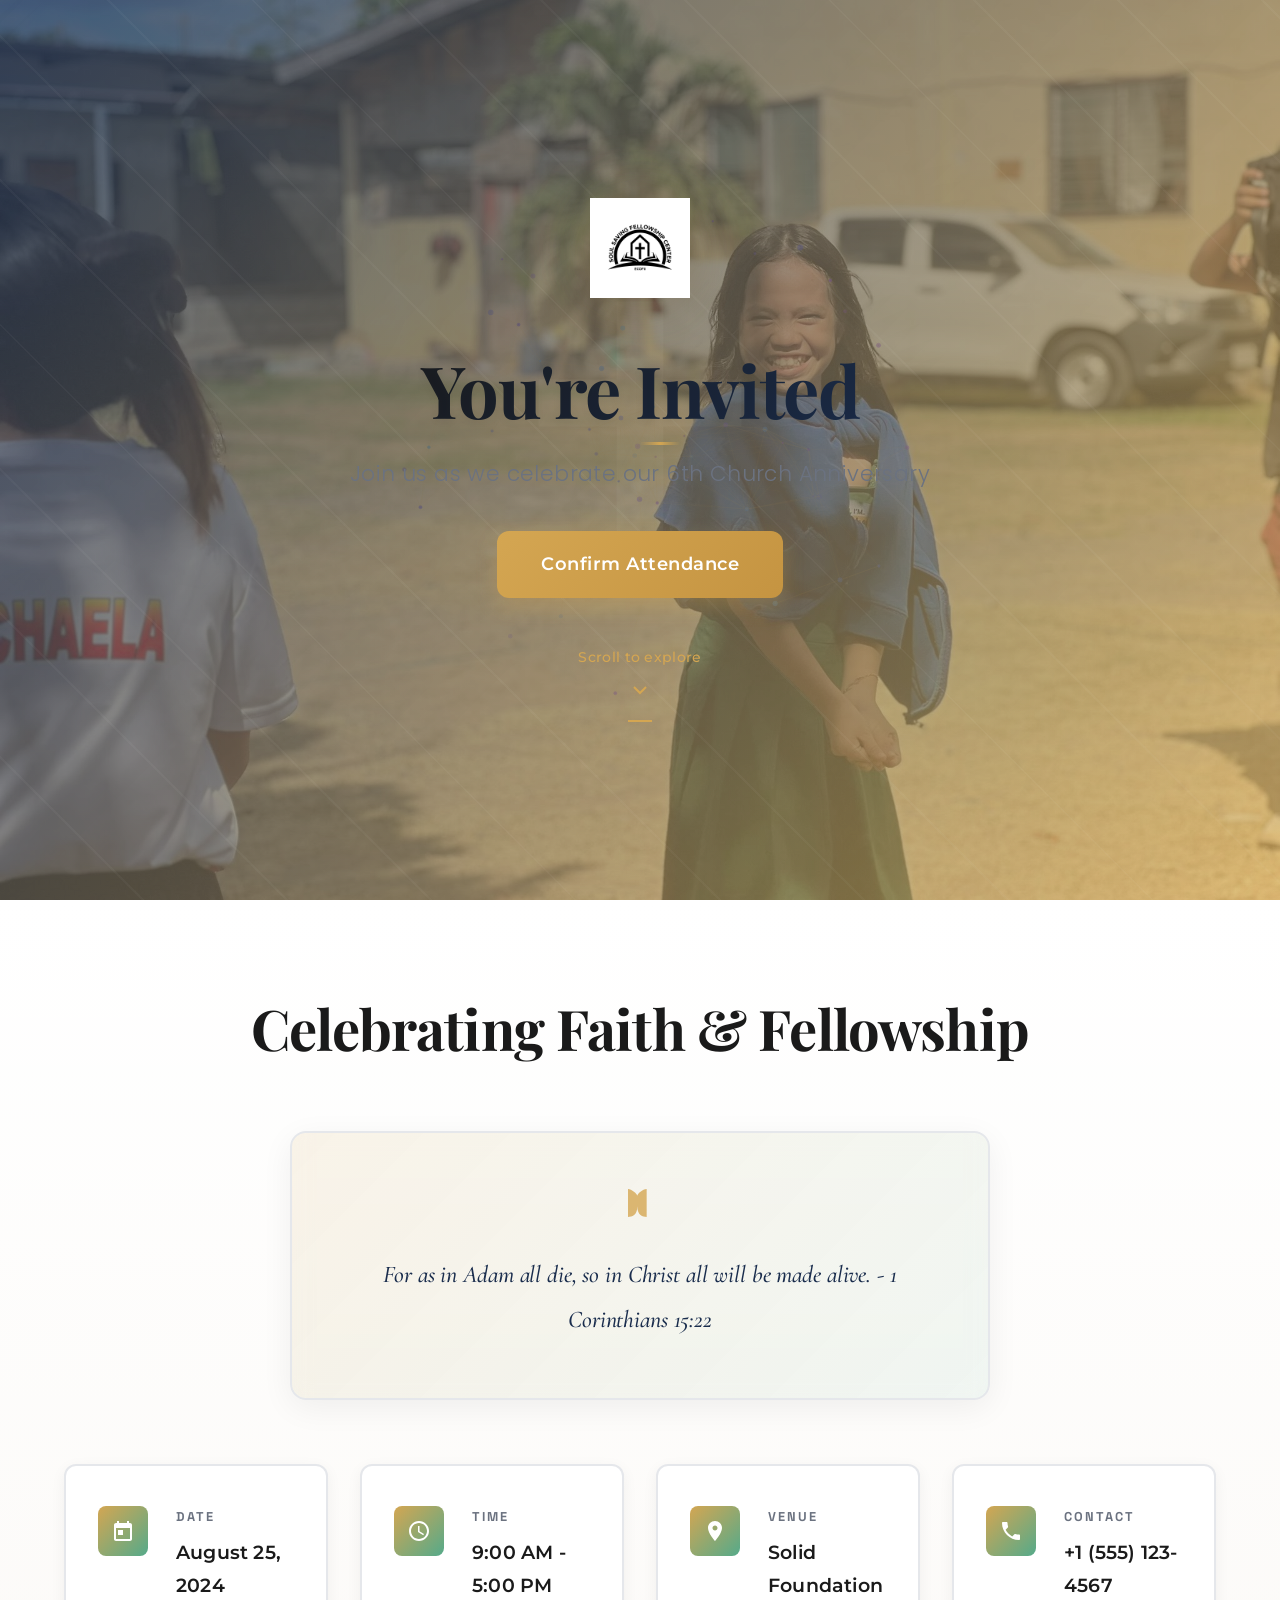
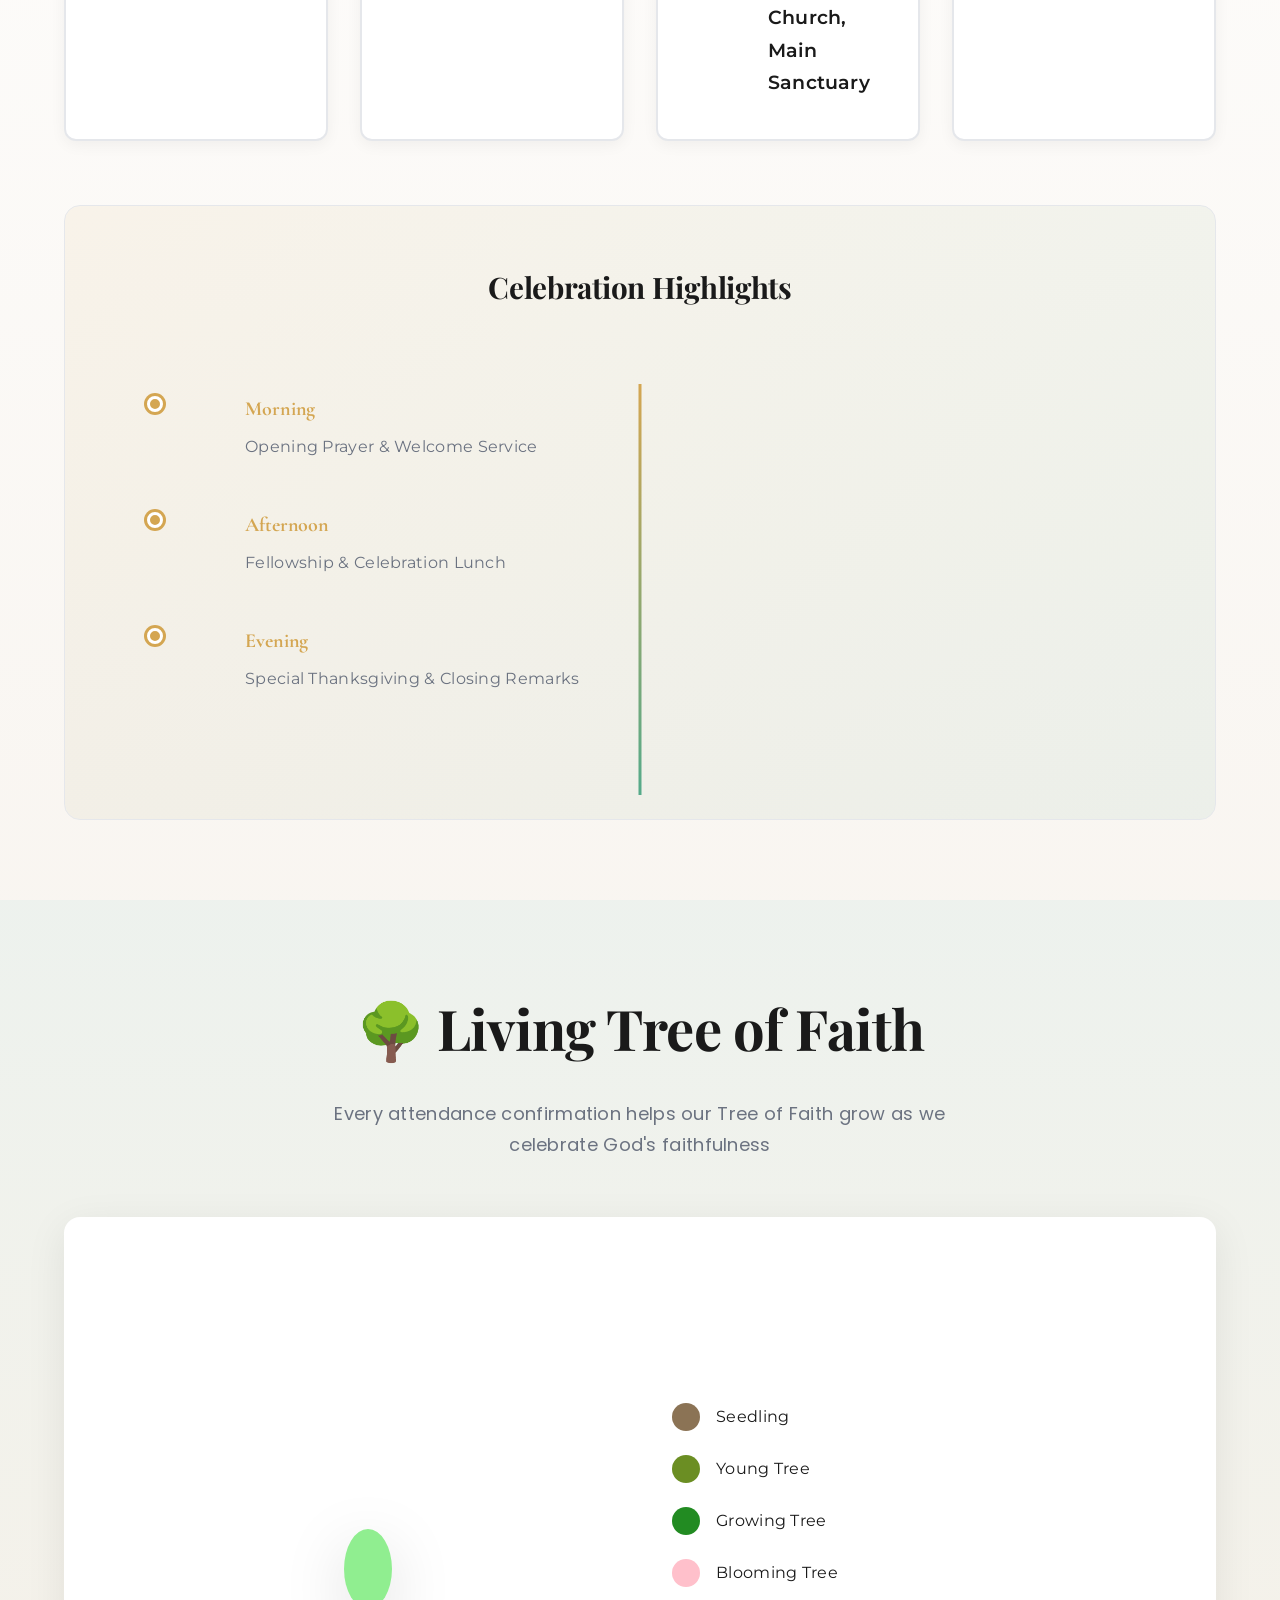
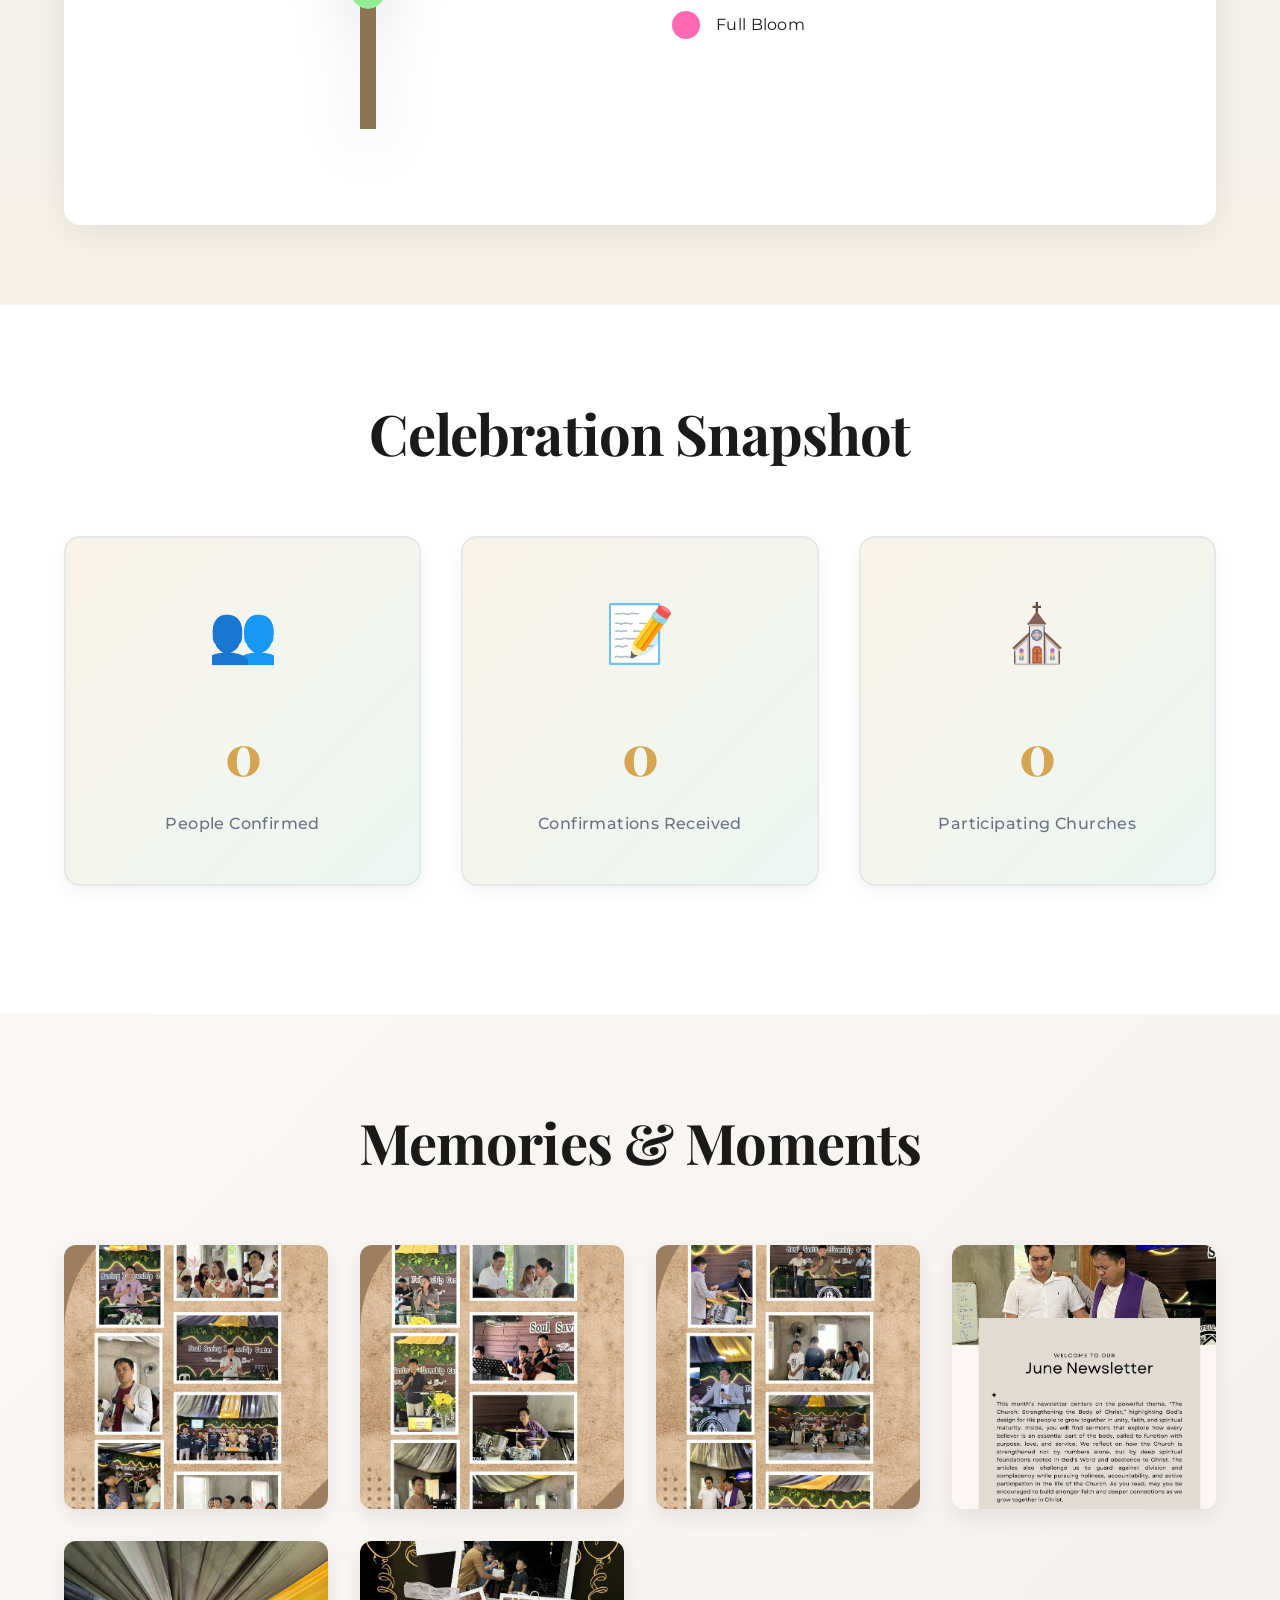
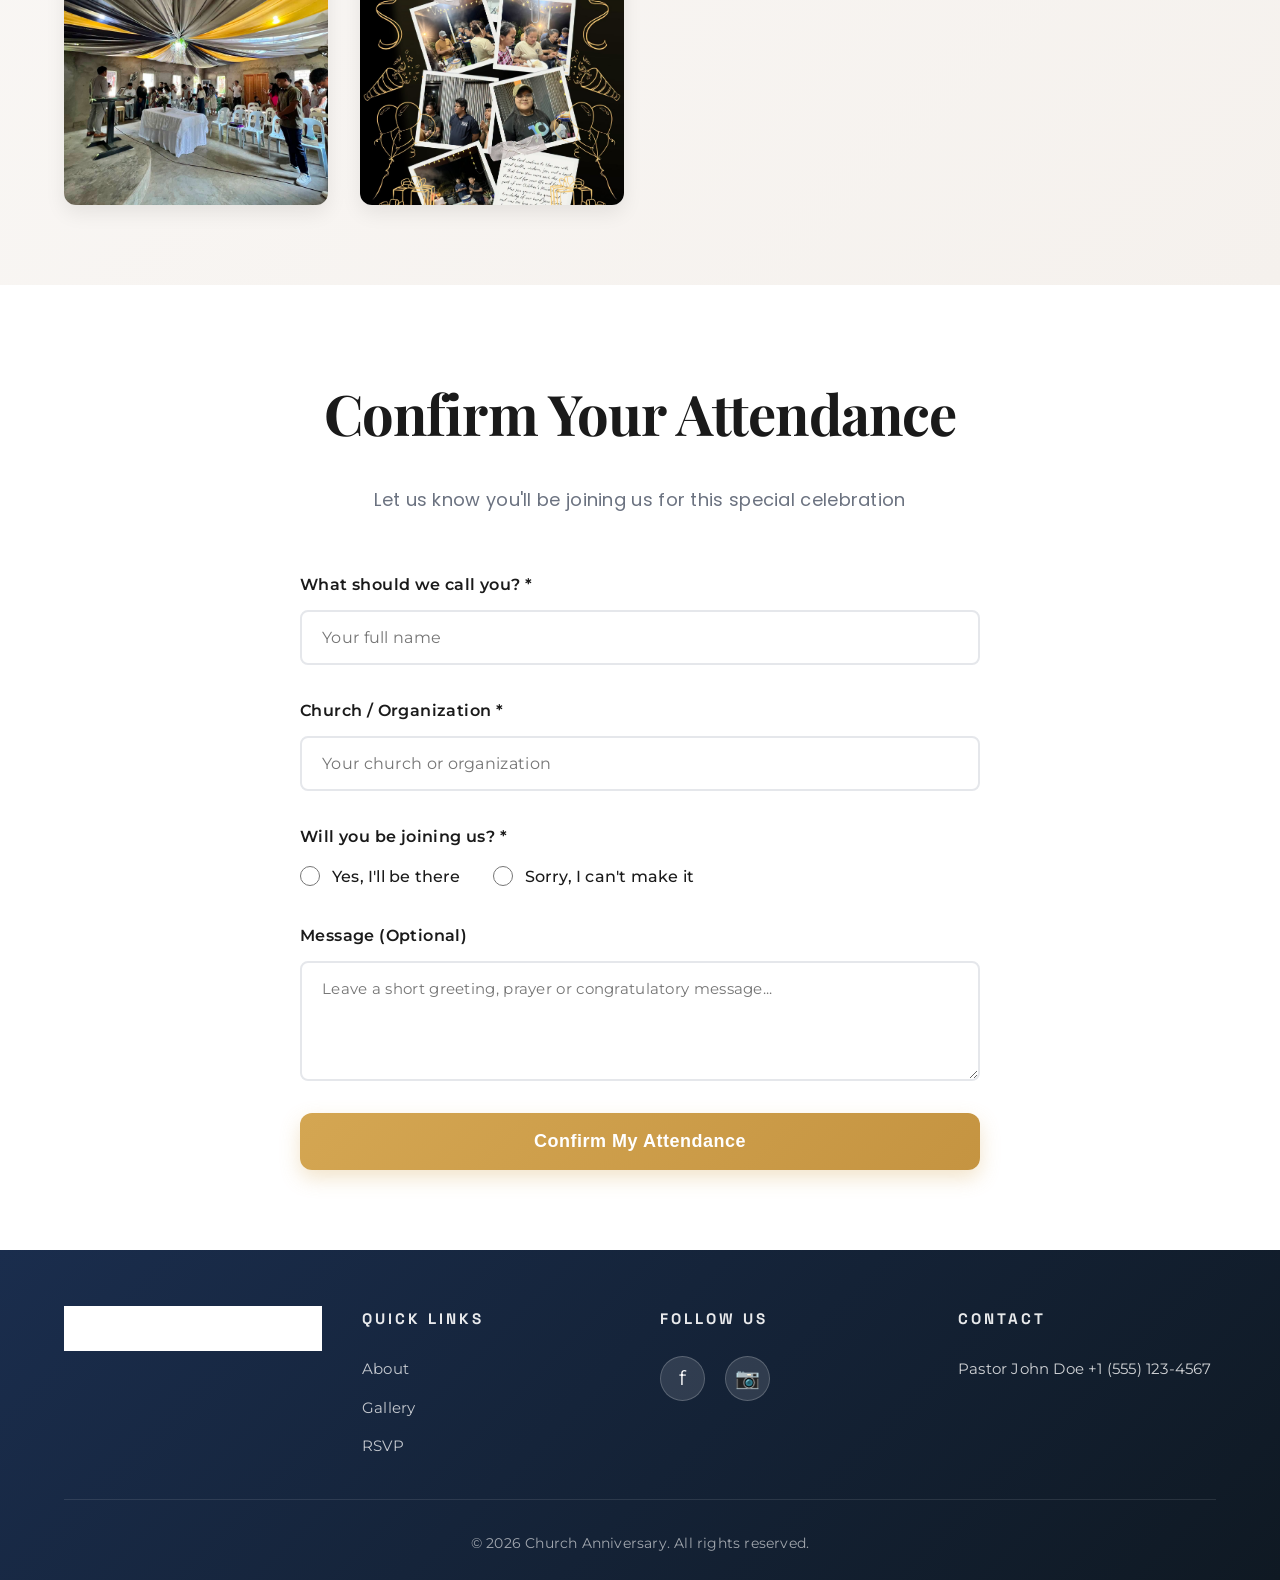
==== commit 8141990a: "Add files via upload" ====
--- a/index.html
+++ b/index.html
@@ -116,9 +116,8 @@
             <div class="event-details-grid">
                 <div class="detail-card fade-up" style="animation-delay: 0.2s">
                     <div class="detail-icon">
-                        <svg width="24" height="24" viewBox="0 0 24 24" fill="none" stroke="currentColor" stroke-width="2">
-                            <rect x="3" y="4" width="18" height="18" rx="2"></rect>
-                            <path d="M16 2v4M8 2v4M3 10h18"></path>
+                        <svg width="24" height="24" viewBox="0 0 24 24" fill="currentColor">
+                            <path d="M19 4h-1V2h-2v2H8V2H6v2H5c-1.11 0-1.99.9-1.99 2L3 20c0 1.1.89 2 2 2h14c1.1 0 2-.9 2-2V6c0-1.1-.9-2-2-2zm0 16H5V9h14v11zM7 11h5v5H7z"/>
                         </svg>
                     </div>
                     <div>
@@ -129,9 +128,9 @@
 
                 <div class="detail-card fade-up" style="animation-delay: 0.3s">
                     <div class="detail-icon">
-                        <svg width="24" height="24" viewBox="0 0 24 24" fill="none" stroke="currentColor" stroke-width="2">
-                            <circle cx="12" cy="12" r="10"></circle>
-                            <polyline points="12 6 12 12 16 14"></polyline>
+                        <svg width="24" height="24" viewBox="0 0 24 24" fill="currentColor">
+                            <path d="M11.99 2C6.47 2 2 6.48 2 12s4.47 10 9.99 10C17.52 22 22 17.52 22 12S17.52 2 11.99 2zM12 20c-4.42 0-8-3.58-8-8s3.58-8 8-8 8 3.58 8 8-3.58 8-8 8z"/>
+                            <path d="M12.5 7H11v6l5.25 3.15.75-1.23-4.5-2.67z"/>
                         </svg>
                     </div>
                     <div>
@@ -142,9 +141,8 @@
 
                 <div class="detail-card fade-up" style="animation-delay: 0.4s">
                     <div class="detail-icon">
-                        <svg width="24" height="24" viewBox="0 0 24 24" fill="none" stroke="currentColor" stroke-width="2">
-                            <path d="M21 10c0 7-9 13-9 13s-9-6-9-13a9 9 0 0 1 18 0z"></path>
-                            <circle cx="12" cy="10" r="3"></circle>
+                        <svg width="24" height="24" viewBox="0 0 24 24" fill="currentColor">
+                            <path d="M12 2C8.13 2 5 5.13 5 9c0 5.25 7 13 7 13s7-7.75 7-13c0-3.87-3.13-7-7-7zm0 9.5c-1.38 0-2.5-1.12-2.5-2.5s1.12-2.5 2.5-2.5 2.5 1.12 2.5 2.5-1.12 2.5-2.5 2.5z"/>
                         </svg>
                     </div>
                     <div>
@@ -155,8 +153,8 @@
 
                 <div class="detail-card fade-up" style="animation-delay: 0.5s">
                     <div class="detail-icon">
-                        <svg width="24" height="24" viewBox="0 0 24 24" fill="none" stroke="currentColor" stroke-width="2">
-                            <path d="M22 16.92v3a2 2 0 0 1-2.18 2 19.79 19.79 0 0 1-8.63-3.07 19.5 19.5 0 0 1-6-6 19.79 19.79 0 0 1-3.07-8.67A2 2 0 0 1 4.11 2h3a2 2 0 0 1 2 1.72 12.84 12.84 0 0 0 .7 2.81 2 2 0 0 1-.45 2.11L8.09 9.91a16 16 0 0 0 6 6l1.27-1.27a2 2 0 0 1 2.11-.45 12.84 12.84 0 0 0 2.81.7A2 2 0 0 1 22 16.92z"></path>
+                        <svg width="24" height="24" viewBox="0 0 24 24" fill="currentColor">
+                            <path d="M6.62 10.79c1.44 2.83 3.76 5.14 6.59 6.59l2.2-2.2c.27-.27.67-.36 1.02-.24 1.12.37 2.33.57 3.57.57.55 0 1 .45 1 1V20c0 .55-.45 1-1 1-9.39 0-17-7.61-17-17 0-.55.45-1 1-1h3.5c.55 0 1 .45 1 1 0 1.25.2 2.45.57 3.57.11.35.03.74-.25 1.02l-2.2 2.2z"/>
                         </svg>
                     </div>
                     <div>
--- a/styles/main.css
+++ b/styles/main.css
@@ -1,3 +1,6 @@
+/* Import Google Fonts - Premium Typography */
+@import url('https://fonts.googleapis.com/css2?family=Playfair+Display:wght@400;500;600;700;800;900&family=Montserrat:wght@300;400;500;600;700;800&family=Poppins:wght@300;400;500;600;700;800&family=Cormorant+Garamond:wght@300;400;500;600;700&family=Space+Grotesk:wght@400;500;600;700&display=swap');
+
 /* Root Variables */
 :root {
   --color-primary: #d4a652;
@@ -17,6 +20,14 @@
   --shadow-lg: 0 10px 15px -3px rgb(0 0 0 / 0.1);
   --shadow-glass: 0 8px 32px 0 rgba(31, 38, 135, 0.37);
   --transition: all 0.3s cubic-bezier(0.4, 0, 0.2, 1);
+  
+  /* Premium Font Families */
+  --font-heading-primary: 'Playfair Display', serif;
+  --font-heading-secondary: 'Cormorant Garamond', serif;
+  --font-heading-modern: 'Space Grotesk', sans-serif;
+  --font-body-primary: 'Montserrat', sans-serif;
+  --font-body-secondary: 'Poppins', sans-serif;
+  --font-accent: 'Playfair Display', serif;
 }
 
 /* Global Styles */
@@ -31,11 +42,13 @@
 }
 
 body {
-  font-family: "Inter", -apple-system, BlinkMacSystemFont, "Segoe UI", sans-serif;
+  font-family: var(--font-body-primary);
   background-color: var(--color-bg);
   color: var(--color-text);
-  line-height: 1.6;
+  line-height: 1.7;
   overflow-x: hidden;
+  font-weight: 400;
+  letter-spacing: 0.3px;
 }
 
 .container {
@@ -145,7 +158,7 @@
 }
 
 
-/* Navbar - Enhanced */
+/* Navbar - Enhanced with Advanced Animations */
 .navbar {
   position: fixed;
   top: 0;
@@ -156,6 +169,50 @@
   backdrop-filter: blur(12px);
   border-bottom: 2px solid var(--color-primary);
   box-shadow: 0 4px 20px rgba(0,0,0,0.05);
+  transform: translateY(-100%);
+  opacity: 0;
+  pointer-events: none;
+  transition: all 0.4s cubic-bezier(0.34, 1.56, 0.64, 1);
+}
+
+/* Hide navbar on hero section */
+.navbar.navbar-hidden {
+  transform: translateY(-100%);
+  opacity: 0;
+  pointer-events: none;
+}
+
+/* Show navbar when scrolled */
+.navbar.navbar-visible {
+  transform: translateY(0);
+  opacity: 1;
+  pointer-events: auto;
+  animation: slideDown 0.5s ease-out;
+}
+
+@keyframes slideDown {
+  from {
+    transform: translateY(-100%);
+    opacity: 0;
+  }
+  to {
+    transform: translateY(0);
+    opacity: 1;
+  }
+}
+
+@keyframes navBorderGlow {
+  0%, 100% { 
+    box-shadow: 0 4px 20px rgba(0,0,0,0.05), 0 0 0 0 rgba(212, 166, 82, 0);
+  }
+  50% { 
+    box-shadow: 0 4px 20px rgba(0,0,0,0.05), 0 0 15px 2px rgba(212, 166, 82, 0.3);
+  }
+}
+
+.navbar {
+  animation: slideDown 0.5s ease-out, navBorderGlow 3s ease-in-out infinite;
+  animation-delay: 0s, 2s;
 }
 
 .navbar-content {
@@ -163,32 +220,58 @@
   justify-content: space-between;
   align-items: center;
   padding: 1rem 0;
+  animation: fadeIn 0.6s ease-out 0.2s both;
 }
 
 .logo {
   display: flex;
   align-items: center;
+  animation: slideIn 0.6s ease-out;
 }
 
 .logo-img {
   height: 45px;
   width: auto;
-  animation: bounce-light 3s ease-in-out infinite;
+  transition: all 0.4s cubic-bezier(0.34, 1.56, 0.64, 1);
+  filter: drop-shadow(0 4px 12px rgba(0, 0, 0, 0.1));
+}
+
+.logo:hover .logo-img {
+  transform: scale(1.08) rotate(-3deg);
+  filter: drop-shadow(0 6px 16px rgba(212, 166, 82, 0.3));
 }
 
 .nav-links {
   display: flex;
   gap: 2rem;
   align-items: center;
+  animation: fadeIn 0.6s ease-out 0.3s both;
 }
 
 .nav-link {
+  font-family: var(--font-body-primary);
   font-size: 0.875rem;
-  font-weight: 500;
+  font-weight: 600;
   color: var(--color-text);
   text-decoration: none;
-  transition: all 0.3s ease;
-  position: relative;
+  transition: all 0.3s cubic-bezier(0.34, 1.56, 0.64, 1);
+  position: relative;
+  letter-spacing: 0.3px;
+  padding: 0.5rem 0;
+}
+
+.nav-link::before {
+  content: '';
+  position: absolute;
+  bottom: -8px;
+  left: 0;
+  width: 100%;
+  height: 3px;
+  background: linear-gradient(90deg, var(--color-primary), var(--color-accent));
+  transform: scaleX(0);
+  transform-origin: left;
+  transition: transform 0.4s cubic-bezier(0.34, 1.56, 0.64, 1);
+  border-radius: 2px;
 }
 
 .nav-link::after {
@@ -202,28 +285,190 @@
   transition: width 0.3s ease;
 }
 
+.nav-link:hover::before {
+  transform: scaleX(1);
+}
+
 .nav-link:hover::after {
-  width: 100%;
+  width: 0;
 }
 
 .nav-link:hover {
   color: var(--color-primary);
-}
+  transform: translateY(-2px);
+}
+
+.nav-link:nth-child(1) { animation: slideIn 0.5s ease-out 0.15s both; }
+.nav-link:nth-child(2) { animation: slideIn 0.5s ease-out 0.25s both; }
+.nav-link:nth-child(3) { animation: slideIn 0.5s ease-out 0.35s both; }
+.nav-link:nth-child(4) { animation: slideIn 0.5s ease-out 0.45s both; }
 
 .nav-link-admin {
-  background: var(--color-primary);
+  background: linear-gradient(135deg, var(--color-primary), #c59441);
   color: white;
-  padding: 0.5rem 1.25rem;
-  border-radius: var(--radius-md);
-  animation: scale-pulse 2s ease-in-out infinite;
+  padding: 0.625rem 1.5rem;
+  border-radius: var(--radius-lg);
+  animation: scale-pulse 2s ease-in-out infinite, slideIn 0.5s ease-out 0.55s both;
+  box-shadow: 0 6px 15px rgba(212, 166, 82, 0.3);
+  border: 2px solid transparent;
+  position: relative;
+  overflow: hidden;
+}
+
+.nav-link-admin::before {
+  display: none;
+}
+
+.nav-link-admin::after {
+  display: none;
+}
+
+.nav-link-admin::backdrop {
+  content: '';
+  position: absolute;
+  top: 0;
+  left: -100%;
+  width: 100%;
+  height: 100%;
+  background: linear-gradient(90deg, transparent, rgba(255,255,255,0.2), transparent);
+  animation: shimmer 2.5s infinite;
 }
 
 .nav-link-admin:hover {
-  opacity: 0.9;
-  transform: scale(1.05);
-}
-
-/* Hero Section - Enhanced */
+  opacity: 0.95;
+  transform: scale(1.08);
+  box-shadow: 0 8px 25px rgba(212, 166, 82, 0.4);
+  border-color: rgba(255, 255, 255, 0.3);
+}
+
+.nav-link-admin:active {
+  transform: scale(0.96);
+}
+
+/* Mobile Menu Toggle - Hidden on large screens */
+.mobile-menu-toggle {
+  display: none;
+  background: none;
+  border: none;
+  cursor: pointer;
+  color: var(--color-text);
+  padding: 0.5rem;
+  transition: all 0.3s ease;
+  animation: slideIn 0.5s ease-out 0.3s both;
+}
+
+.mobile-menu-toggle:hover {
+  color: var(--color-primary);
+  transform: scale(1.1);
+}
+
+@media (max-width: 768px) {
+  .mobile-menu-toggle {
+    display: flex;
+    align-items: center;
+    justify-content: center;
+  }
+
+  .nav-links {
+    position: absolute;
+    top: 100%;
+    left: 0;
+    right: 0;
+    background: rgba(250, 248, 246, 0.98);
+    backdrop-filter: blur(12px);
+    flex-direction: column;
+    gap: 1.5rem;
+    padding: 2rem;
+    border-bottom: 2px solid var(--color-primary);
+    display: none;
+    animation: slideDown 0.3s ease-out;
+  }
+
+  .nav-links.active {
+    display: flex;
+  }
+
+  .nav-link {
+    width: 100%;
+    padding: 1rem;
+    text-align: center;
+    animation: none;
+  }
+
+  .nav-link:hover {
+    background: rgba(212, 166, 82, 0.1);
+    border-radius: var(--radius-md);
+  }
+
+  .nav-link-admin {
+    animation: none;
+    width: 100%;
+  }
+}
+
+@keyframes heroBgShift {
+  0% { background-position: 0% 50%; }
+  50% { background-position: 100% 50%; }
+  100% { background-position: 0% 50%; }
+}
+
+@keyframes heroGradientPulse {
+  0%, 100% { 
+    opacity: 0.8;
+    filter: brightness(1);
+  }
+  50% { 
+    opacity: 1;
+    filter: brightness(1.05);
+  }
+}
+
+@keyframes orb-float-1 {
+  0%, 100% { transform: translate(0, 0) scale(1); }
+  25% { transform: translate(30px, -50px) scale(1.1); }
+  50% { transform: translate(-20px, 20px) scale(0.95); }
+  75% { transform: translate(50px, 40px) scale(1.05); }
+}
+
+@keyframes orb-float-2 {
+  0%, 100% { transform: translate(0, 0) scale(1); }
+  25% { transform: translate(-40px, 30px) scale(0.95); }
+  50% { transform: translate(30px, -40px) scale(1.05); }
+  75% { transform: translate(-50px, -20px) scale(1.1); }
+}
+
+@keyframes orb-float-3 {
+  0%, 100% { transform: translate(0, 0) scale(1); }
+  25% { transform: translate(50px, -30px) scale(1.05); }
+  50% { transform: translate(-30px, -50px) scale(1); }
+  75% { transform: translate(20px, 30px) scale(0.95); }
+}
+
+@keyframes shimmerWave {
+  0% { transform: translateX(-100%); }
+  100% { transform: translateX(100%); }
+}
+
+@keyframes glowPulse {
+  0%, 100% { box-shadow: 0 0 30px rgba(212, 166, 82, 0.4); }
+  50% { box-shadow: 0 0 60px rgba(212, 166, 82, 0.8); }
+}
+
+@keyframes lightRay {
+  0% { 
+    transform: translateY(-100%);
+    opacity: 0;
+  }
+  50% {
+    opacity: 0.3;
+  }
+  100% { 
+    transform: translateY(100vh);
+    opacity: 0;
+  }
+}
+
+/* Hero Section - Clean Background without Animation */
 .hero {
   position: relative;
   min-height: 100vh;
@@ -231,8 +476,17 @@
   align-items: center;
   justify-content: center;
   overflow: hidden;
-  margin-top: 60px;
-  background: linear-gradient(135deg, #faf8f6 0%, #f5f1ed 50%, #ede8e1 100%);
+  margin-top: 0;
+  background-image: url('/assets/hero-bg/hero-bg.jpg');
+  background-size: cover;
+  background-position: center;
+  background-attachment: fixed;
+}
+
+@supports (background-blend-mode: overlay) {
+  .hero {
+    background-blend-mode: overlay;
+  }
 }
 
 .hero-background {
@@ -242,12 +496,103 @@
   right: 0;
   bottom: 0;
   z-index: 0;
+  overflow: hidden;
+}
+
+.hero-background::before {
+  content: '';
+  position: absolute;
+  top: 0;
+  left: 0;
+  right: 0;
+  bottom: 0;
+  background: transparent;
+}
+
+.hero-background::after {
+  content: '';
+  position: absolute;
+  top: 0;
+  left: 0;
+  right: 0;
+  bottom: 0;
+  background: transparent;
+}
+
+/* Floating Orbs */
+.hero-orb {
+  position: absolute;
+  border-radius: 50%;
+  filter: blur(40px);
+  mix-blend-mode: overlay;
+  opacity: 0.3;
+}
+
+.hero-orb-1 {
+  width: 300px;
+  height: 300px;
+  background: radial-gradient(circle, rgba(212, 166, 82, 0.6) 0%, rgba(212, 166, 82, 0) 70%);
+  top: 10%;
+  left: 10%;
+  animation: orb-float-1 20s ease-in-out infinite;
+}
+
+.hero-orb-2 {
+  width: 250px;
+  height: 250px;
+  background: radial-gradient(circle, rgba(85, 170, 138, 0.5) 0%, rgba(85, 170, 138, 0) 70%);
+  top: 60%;
+  right: 15%;
+  animation: orb-float-2 25s ease-in-out infinite;
+}
+
+.hero-orb-3 {
+  width: 200px;
+  height: 200px;
+  background: radial-gradient(circle, rgba(26, 45, 77, 0.4) 0%, rgba(26, 45, 77, 0) 70%);
+  bottom: 10%;
+  left: 20%;
+  animation: orb-float-3 22s ease-in-out infinite;
+}
+
+/* Light Rays */
+.light-ray {
+  position: absolute;
+  width: 2px;
+  height: 200px;
+  background: linear-gradient(to bottom, rgba(212, 166, 82, 0.6) 0%, rgba(212, 166, 82, 0) 100%);
+  left: 15%;
+  top: -100px;
+  animation: lightRay 8s ease-in infinite;
+  opacity: 0;
+}
+
+.light-ray:nth-child(2) {
+  left: 30%;
+  animation-delay: 2s;
+}
+
+.light-ray:nth-child(3) {
+  left: 50%;
+  animation-delay: 4s;
+}
+
+.light-ray:nth-child(4) {
+  left: 70%;
+  animation-delay: 1s;
+}
+
+.light-ray:nth-child(5) {
+  left: 85%;
+  animation-delay: 3s;
 }
 
 #particleCanvas {
   display: block;
   width: 100%;
   height: 100%;
+  position: relative;
+  z-index: 2;
 }
 
 .hero-overlay {
@@ -256,8 +601,36 @@
   left: 0;
   right: 0;
   bottom: 0;
-  background: radial-gradient(circle at center, rgba(212, 166, 82, 0.15) 0%, transparent 100%);
+  background: 
+    linear-gradient(135deg, rgba(26, 45, 77, 0.75) 0%, rgba(212, 166, 82, 0.65) 100%),
+    radial-gradient(circle at 20% 30%, rgba(212, 166, 82, 0.1) 0%, transparent 40%),
+    radial-gradient(circle at 80% 70%, rgba(85, 170, 138, 0.1) 0%, transparent 40%);
   z-index: 1;
+}
+
+.hero-overlay::before {
+  content: '';
+  position: absolute;
+  top: 0;
+  left: 0;
+  right: 0;
+  bottom: 0;
+  background-image: 
+    repeating-linear-gradient(45deg, transparent, transparent 100px, rgba(255, 255, 255, 0.03) 100px, rgba(255, 255, 255, 0.03) 102px);
+  pointer-events: none;
+}
+
+.hero-overlay::after {
+  content: '✝';
+  position: absolute;
+  top: 50%;
+  left: 50%;
+  transform: translate(-50%, -50%);
+  font-size: 400px;
+  color: rgba(255, 255, 255, 0.03);
+  font-weight: 300;
+  pointer-events: none;
+  z-index: 0;
 }
 
 .hero-content {
@@ -266,43 +639,107 @@
   text-align: center;
   max-width: 700px;
   padding: 2rem;
+  animation: fadeIn 0.8s ease-out;
 }
 
 .hero-logo {
   margin-bottom: 3rem;
   display: flex;
   justify-content: center;
-  animation: continuous-float 4s ease-in-out infinite;
+  position: relative;
+}
+
+.hero-logo::before {
+  content: '';
+  position: absolute;
+  width: 150px;
+  height: 150px;
+  background: radial-gradient(circle, rgba(212, 166, 82, 0.3) 0%, transparent 70%);
+  border-radius: 50%;
+  top: 50%;
+  left: 50%;
+  transform: translate(-50%, -50%);
+  filter: blur(30px);
+  animation: glowPulse 3s ease-in-out infinite;
+  z-index: -1;
 }
 
 .hero-logo-img {
   height: 100px;
   width: auto;
-  filter: drop-shadow(0 8px 20px rgba(0, 0, 0, 0.15));
-  animation: bounce-light 3s ease-in-out infinite;
+  filter: drop-shadow(0 12px 30px rgba(0, 0, 0, 0.15));
+  transition: all 0.4s cubic-bezier(0.34, 1.56, 0.64, 1);
+  position: relative;
+  z-index: 1;
+}
+
+.hero-logo:hover .hero-logo-img {
+  transform: scale(1.15) rotate(-5deg);
+  filter: drop-shadow(0 16px 40px rgba(212, 166, 82, 0.25));
 }
 
 .hero-title {
-  font-family: "Playfair Display", serif;
+  font-family: var(--font-heading-primary);
   font-size: clamp(2.5rem, 8vw, 4.5rem);
   font-weight: 700;
   color: var(--color-text);
   margin-bottom: 1.5rem;
   line-height: 1.2;
+  letter-spacing: -0.02em;
   animation: fadeUp 0.8s ease-out 0.2s both;
+  text-shadow: 0 2px 10px rgba(0, 0, 0, 0.05);
+  background: linear-gradient(135deg, var(--color-text) 0%, var(--color-secondary) 100%);
+  -webkit-background-clip: text;
+  -webkit-text-fill-color: transparent;
+  background-clip: text;
 }
 
 .hero-subtitle {
+  font-family: var(--font-body-secondary);
   font-size: clamp(1rem, 3vw, 1.35rem);
   color: var(--color-muted);
   margin-bottom: 2.5rem;
   font-weight: 300;
+  letter-spacing: 0.4px;
+  line-height: 1.6;
   animation: fadeUp 0.8s ease-out 0.3s both;
+  position: relative;
+}
+
+.hero-subtitle::before {
+  content: '';
+  position: absolute;
+  top: -15px;
+  left: 50%;
+  transform: translateX(-50%);
+  width: 40px;
+  height: 3px;
+  background: linear-gradient(90deg, transparent, var(--color-primary), transparent);
+  animation: slideIn 0.8s ease-out 0.25s both;
 }
 
 .hero-cta {
   margin-bottom: 3rem;
   animation: fadeUp 0.8s ease-out 0.4s both;
+  position: relative;
+}
+
+.hero-cta .btn-primary {
+  position: relative;
+  overflow: visible;
+}
+
+.hero-cta .btn-primary::after {
+  content: '';
+  position: absolute;
+  top: 50%;
+  left: 50%;
+  width: 0;
+  height: 0;
+  background: radial-gradient(circle, rgba(255, 255, 255, 0.6) 0%, transparent 70%);
+  border-radius: 50%;
+  transform: translate(-50%, -50%);
+  animation: pulse-glow 2s ease-in-out infinite;
 }
 
 .scroll-indicator {
@@ -311,18 +748,37 @@
   align-items: center;
   gap: 0.5rem;
   color: var(--color-primary);
+  font-family: var(--font-body-primary);
   font-size: 0.875rem;
-  animation: bounce-infinite 2s ease-in-out infinite;
+  font-weight: 500;
+  letter-spacing: 0.3px;
+  animation: bounce-infinite 2s ease-in-out infinite, fadeUp 0.8s ease-out 0.5s both;
+  position: relative;
+}
+
+.scroll-indicator::before {
+  content: '';
+  position: absolute;
+  bottom: -20px;
+  left: 50%;
+  transform: translateX(-50%);
+  width: 24px;
+  height: 2px;
+  background: var(--color-primary);
+  animation: shimmer 2s ease-in-out infinite;
 }
 
 .scroll-arrow {
   width: 24px;
   height: 24px;
   animation: float 2s ease-in-out infinite;
+  position: relative;
+  perspective: 1000px;
 }
 
 .scroll-arrow svg {
   animation: bounce-light 2s ease-in-out infinite;
+  filter: drop-shadow(0 2px 4px rgba(212, 166, 82, 0.3));
 }
 
 
@@ -429,19 +885,24 @@
 }
 
 .section-title {
-  font-family: "Playfair Display", serif;
+  font-family: var(--font-heading-primary);
   font-size: clamp(2rem, 6vw, 3.5rem);
   font-weight: 700;
   color: var(--color-text);
   margin-bottom: 1.5rem;
+  letter-spacing: -0.015em;
   animation: fadeUp 0.7s ease-out 0.1s both;
 }
 
 .section-subtitle {
+  font-family: var(--font-body-secondary);
   font-size: 1.125rem;
   color: var(--color-muted);
   max-width: 650px;
   margin: 0 auto;
+  font-weight: 400;
+  letter-spacing: 0.3px;
+  line-height: 1.7;
   animation: fadeUp 0.7s ease-out 0.2s both;
 }
 
@@ -479,11 +940,13 @@
 }
 
 .bible-verse {
-  font-family: "Playfair Display", serif;
+  font-family: var(--font-heading-secondary);
   font-size: 1.5rem;
+  font-weight: 500;
   font-style: italic;
   color: var(--color-secondary);
-  line-height: 1.8;
+  line-height: 1.85;
+  letter-spacing: -0.005em;
   animation: fadeUp 0.8s ease-out 0.2s both;
 }
 
@@ -538,18 +1001,21 @@
 .detail-card:nth-child(4) .detail-icon { animation-delay: 1.5s; }
 
 .detail-label {
+  font-family: var(--font-heading-modern);
   font-size: 0.8rem;
   font-weight: 700;
   color: var(--color-muted);
   text-transform: uppercase;
-  letter-spacing: 0.1em;
+  letter-spacing: 0.15em;
   margin-bottom: 0.5rem;
 }
 
 .detail-value {
+  font-family: var(--font-body-primary);
   font-size: 1.2rem;
   font-weight: 600;
   color: var(--color-text);
+  letter-spacing: 0.2px;
 }
 
 
@@ -563,10 +1029,12 @@
 }
 
 .program-title {
-  font-family: "Playfair Display", serif;
+  font-family: var(--font-heading-primary);
   font-size: 1.85rem;
+  font-weight: 700;
   margin-bottom: 2.5rem;
   text-align: center;
+  letter-spacing: -0.01em;
   animation: fadeUp 0.7s ease-out;
 }
 
@@ -642,15 +1110,21 @@
 }
 
 .timeline-time {
+  font-family: var(--font-heading-secondary);
   font-weight: 700;
   color: var(--color-primary);
   font-size: 1.25rem;
   margin-bottom: 0.5rem;
+  letter-spacing: -0.005em;
 }
 
 .timeline-description {
+  font-family: var(--font-body-primary);
   color: var(--color-muted);
   font-size: 1rem;
+  font-weight: 400;
+  letter-spacing: 0.3px;
+  line-height: 1.6;
 }
 
 /* Tree Section - Enhanced */
@@ -791,20 +1265,23 @@
 .stat-card:nth-child(3) .stat-icon { animation-delay: 2s; }
 
 .stat-number {
-  font-family: "Playfair Display", serif;
+  font-family: var(--font-heading-primary);
   font-size: 3.5rem;
-  font-weight: 700;
+  font-weight: 800;
   color: var(--color-primary);
   margin-bottom: 0.75rem;
+  letter-spacing: -0.02em;
   animation: glow-pulse 2.5s ease-in-out infinite;
   animation-delay: inherit;
 }
 
 .stat-label {
+  font-family: var(--font-body-primary);
   font-size: 1rem;
   color: var(--color-muted);
   font-weight: 500;
-  letter-spacing: 0.3px;
+  letter-spacing: 0.4px;
+  line-height: 1.5;
 }
 
 
@@ -878,11 +1355,12 @@
 }
 
 .form-label {
+  font-family: var(--font-body-primary);
   font-weight: 600;
   margin-bottom: 0.75rem;
   color: var(--color-text);
   font-size: 1rem;
-  letter-spacing: 0.3px;
+  letter-spacing: 0.4px;
 }
 
 .form-input,
@@ -890,8 +1368,10 @@
   padding: 1rem 1.25rem;
   border: 2px solid var(--color-border);
   border-radius: var(--radius-md);
-  font-family: inherit;
+  font-family: var(--font-body-primary);
   font-size: 1rem;
+  font-weight: 400;
+  letter-spacing: 0.3px;
   transition: all 0.3s ease;
   background: white;
 }
@@ -921,7 +1401,9 @@
   align-items: center;
   gap: 0.75rem;
   cursor: pointer;
+  font-family: var(--font-body-primary);
   font-weight: 500;
+  letter-spacing: 0.2px;
   transition: color 0.3s ease;
 }
 
@@ -937,10 +1419,13 @@
 }
 
 .error-message {
+  font-family: var(--font-body-primary);
   font-size: 0.875rem;
+  font-weight: 500;
   color: #dc2626;
   margin-top: 0.5rem;
   display: none;
+  letter-spacing: 0.2px;
   animation: slideIn 0.3s ease-out;
 }
 
@@ -1037,20 +1522,25 @@
 }
 
 .modal-title {
-  font-family: "Playfair Display", serif;
+  font-family: var(--font-heading-primary);
   font-size: 2.2rem;
+  font-weight: 700;
   margin-bottom: 1rem;
   text-align: center;
   color: var(--color-text);
+  letter-spacing: -0.015em;
   animation: fadeUp 0.6s ease-out 0.1s both;
 }
 
 .modal-message {
+  font-family: var(--font-body-primary);
   text-align: center;
   color: var(--color-muted);
   line-height: 1.7;
   margin-bottom: 2rem;
   font-size: 1.05rem;
+  font-weight: 400;
+  letter-spacing: 0.3px;
   animation: fadeUp 0.6s ease-out 0.2s both;
 }
 
@@ -1088,15 +1578,15 @@
   height: 45px;
   width: auto;
   filter: brightness(0) invert(1);
-  animation: bounce-light 3s ease-in-out infinite;
 }
 
 .footer-title {
+  font-family: var(--font-heading-modern);
   font-weight: 700;
   margin-bottom: 1.5rem;
   font-size: 0.95rem;
   text-transform: uppercase;
-  letter-spacing: 0.15em;
+  letter-spacing: 0.2em;
   color: rgba(255, 255, 255, 0.9);
 }
 
@@ -1107,10 +1597,13 @@
 }
 
 .footer-links a {
+  font-family: var(--font-body-primary);
   color: rgba(255, 255, 255, 0.75);
   text-decoration: none;
   transition: all 0.3s ease;
   font-size: 0.95rem;
+  font-weight: 400;
+  letter-spacing: 0.2px;
 }
 
 .footer-links a:hover {
@@ -1146,8 +1639,11 @@
 }
 
 .footer-contact {
+  font-family: var(--font-body-primary);
   color: rgba(255, 255, 255, 0.8);
   font-size: 0.95rem;
+  font-weight: 400;
+  letter-spacing: 0.2px;
   line-height: 1.7;
 }
 
@@ -1155,8 +1651,11 @@
   border-top: 1px solid rgba(255, 255, 255, 0.1);
   padding-top: 2rem;
   text-align: center;
+  font-family: var(--font-body-primary);
   color: rgba(255, 255, 255, 0.6);
   font-size: 0.875rem;
+  font-weight: 400;
+  letter-spacing: 0.2px;
 }
 
 /* Responsive */
